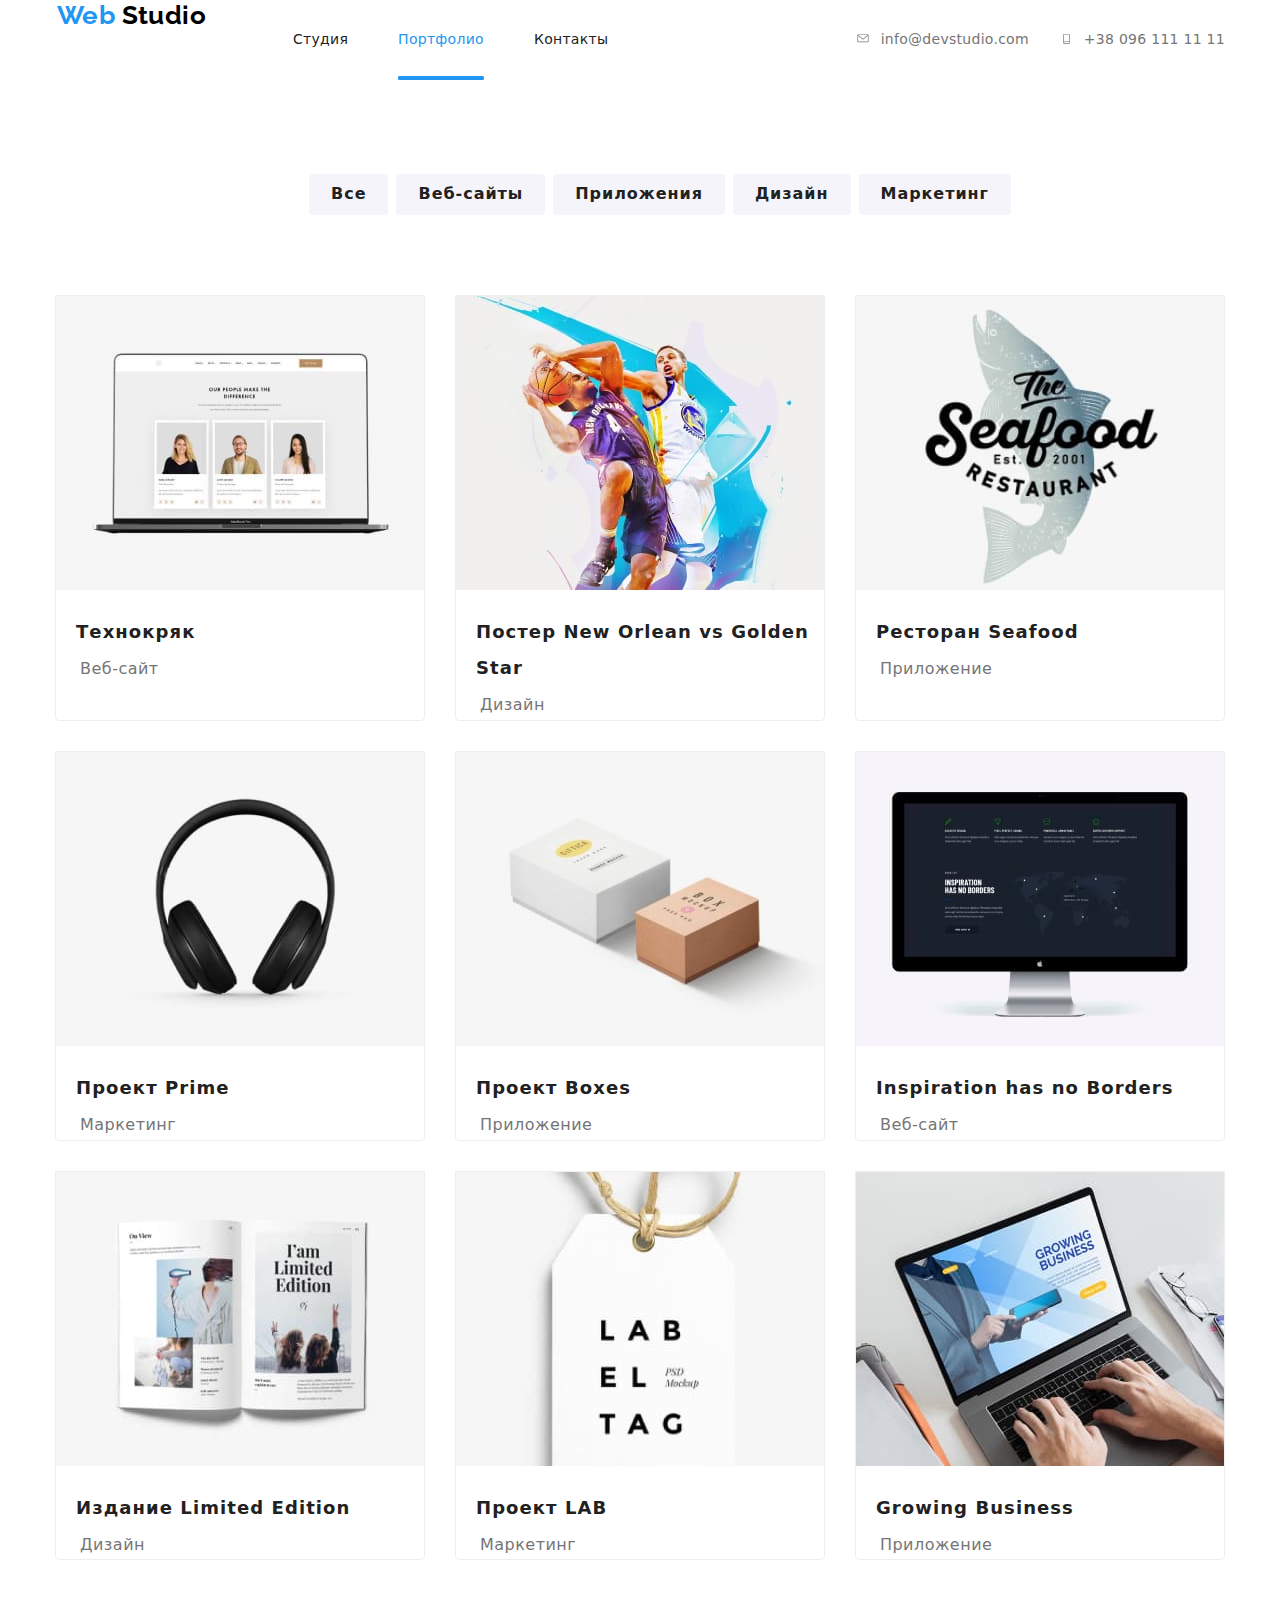
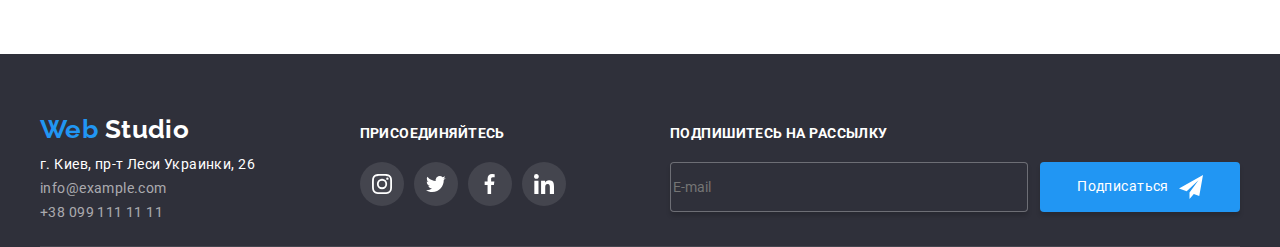
==== portfolio.html @ 33b61580 "add files" ====
<!DOCTYPE html>
<html lang="en">
<head>
    <meta charset="UTF-8">
    <meta name="viewport" content="width=device-width, initial-scale=1.0">
    <title>Document</title>
    <link href="https://fonts.googleapis.com/css2?family=Raleway:wght@700&family=Roboto:wght@400;500;700;900&display=swap" 
    rel="stylesheet">
    <link rel="stylesheet" href="https://cdnjs.cloudflare.com/ajax/libs/modern-normalize/0.6.0/modern-normalize.min.css">
    <link rel="stylesheet" href="./css/portfolio.min.css">


</head>

    <!--Шапка сайта-->

<body> 

    <header>
        <nav class="container main-nav">
        <div class="logo">
            <a href="./index.html" class="web"><span>Web</span></a>
            <a href="./index.html" class="studio"><span>Studio</span></a> 
        </div>
        
        <ul class="site-nav list">
            <li class="items"><a href="./index.html" class="link">Студия</a></li>
            <li class="items"><a href="./portfolio.html" class="link current">Портфолио</a></li>
            <li class="items"><a href="./contacts.html" class="link">Контакты</a></li>
        </ul>

        <address class="site-contact">
             <ul class="site-contact list">
                <li class="point">
                    <a href="mailto:info@devstudio.com" class="link">
                        <svg class="icon-envelope">
                            <use href="./images/symbol-defs1.svg#icon-envelope-hover"></use>
                        </svg>info@devstudio.com
                    </a>
                </li>
                <li class="point">
                    <a href="tell:+380961111111" class="link">
                        <svg class="icon-smartphone">
                            <use href="./images/symbol-defs1.svg#icon-smartphone"></use>
                        </svg>+38 096 111 11 11
                    </a>
                </li>
            </ul>
        </address>
        
        </nav>
    </header>
    
    <!--Вкладки-->


<main>

    <!--Контент-->

<div class="container-port">
    <div>
    <ul class="button-list">
        <li class="item"><button class="button-portfolio" type="button" class="link">Все</button></li>
        <li class="item"><button class="button-portfolio" type="button" class="link">Веб-сайты</button></li>
        <li class="item"><button class="button-portfolio" type="button" class="link">Приложения</button></li>
        <li class="item"><button class="button-portfolio" type="button" class="link">Дизайн</button></li>
        <li class="item"><button class="button-portfolio" type="button" class="link">Маркетинг</button></li>
    </ul>
    </div>

<section>
    <h1 class="visual-hidden">Портфолио</h1>
        <ul class="flex-container list">
            <li class="item">
                <a href="" class="link">
                    <div class="card-overlay">
                    <img src="./images/port1.jpg" alt="Технокряк" width="370">
                    <p class="description">Технокряк это современная площадка распространения коронавируса. Компании используют эту платформу для цифрового шпионажа и атак на защищённые сервера конкурентов.</p>
                    </div>
                </a>
                <h2 class="port-title">Технокряк</h2>
                <p class="port-category">Веб-сайт</p>
                </a>
            </li>

            <li class="item">
                <a href="" class="link">
                    <div class="card-overlay">
                    <img src="./images/port2.jpg" alt="Постер New Orlean vs Golden Star" width="370">
                    <p class="description">Технокряк это современная площадка распространения коронавируса. Компании используют эту платформу для цифрового шпионажа и атак на защищённые сервера конкурентов.</p>
                    </div>
                </a>
                <h2 class="port-title">Постер New Orlean vs Golden Star</h2>
                <p class="port-category">Дизайн</p>
            </li>

            <li class="item">
                <a href="" class="link">
                    <div class="card-overlay">
                    <img src="./images/port3.jpg" alt="Ресторан Seafood" width="370">
                    <p class="description">Технокряк это современная площадка распространения коронавируса. Компании используют эту платформу для цифрового шпионажа и атак на защищённые сервера конкурентов.</p>
                    </div>
                </a>
                <h2 class="port-title">Ресторан Seafood</h2>
                <p class="port-category">Приложение</p>
            </li>

            <li class="item">
                <a href="" class="link">
                    <div class="card-overlay">
                    <img src="./images/port4.jpg" alt="Проект Prime" width="370">
                    <p class="description">Технокряк это современная площадка распространения коронавируса. Компании используют эту платформу для цифрового шпионажа и атак на защищённые сервера конкурентов.</p>
                    </div>
                </a>
                <h2 class="port-title">Проект Prime</h2>
                <p class="port-category">Маркетинг</p>
            </li>

            <li class="item">
                <a href="" class="link">
                    <div class="card-overlay">
                    <img src="./images/port5.jpg" alt="Проект Boxes" width="370">
                    <p class="description">Технокряк это современная площадка распространения коронавируса. Компании используют эту платформу для цифрового шпионажа и атак на защищённые сервера конкурентов.</p>
                    </div>
                </a>
                <h2 class="port-title">Проект Boxes</h2>
                <p class="port-category">Приложение</p>
            </li>

            <li class="item">
                <a href="" class="link">
                    <div class="card-overlay">
                    <img src="./images/img (2) (1).jpg" alt="Inspiration has no Borders" width="370">
                    <p class="description">Технокряк это современная площадка распространения коронавируса. Компании используют эту платформу для цифрового шпионажа и атак на защищённые сервера конкурентов.</p>
                    </div>
                </a>
                <h2 class="port-title">Inspiration has no Borders</h2>
                <p class="port-category">Веб-сайт</p>
            </li>

            <li class="item">
                <a href="" class="link">
                    <div class="card-overlay">
                    <img src="./images/port7.jpg" alt="Издание Limited Edition" width="370">
                    <p class="description">Технокряк это современная площадка распространения коронавируса. Компании используют эту платформу для цифрового шпионажа и атак на защищённые сервера конкурентов.</p>
                    </div>
                </a>
                <h2 class="port-title">Издание Limited Edition</h2>
                <p class="port-category">Дизайн</p>
            </li>

            <li class="item">
                <a href="" class="link">
                    <div class="card-overlay">
                    <img src="./images/port8.jpg" alt="Проект LAB" width="370">
                    <p class="description">Технокряк это современная площадка распространения коронавируса. Компании используют эту платформу для цифрового шпионажа и атак на защищённые сервера конкурентов.</p>
                    </div>
                </a>
                <h2 class="port-title">Проект LAB</h2>
                <p class="port-category">Маркетинг</p>
            </li>

            <li class="item">
                <a href="" class="link">
                    <div class="card-overlay">
                    <img src="./images/img (1).jpg" alt="Growing Business" width="370">
                    <p class="description">Технокряк это современная площадка распространения коронавируса. Компании используют эту платформу для цифрового шпионажа и атак на защищённые сервера конкурентов.</p>
                    </div>
                </a>
                <h2 class="port-title">Growing Business</h2>
                <p class="port-category">Приложение</p>
            </li>
        </ul>
</section>
</div>
</main>

<footer class="footer">
    <div class="content-footer">
        <div class="address-list">
            <div class="logo">
                <a href="./index.html" class="web"><span>Web</span></a>
                <a href="./index.html" class="studiof"><span>Studio</span></a>
            </div>
            
        <address>
            <ul class="location-list list">
                <li class="location">г. Киев, пр-т Леси Украинки, 26</li>
                <li class="location-item">
                    <a href="mailto:info@example.com" class="link">info@example.com</a>
                </li>
                <li class="location-item">
                    <a href="tell:+380991111111" class="link">+38 099 111 11 11</a>
                </li>
            </ul>
        </address>
        </div>
    
        <div class="join-conteiner">
            <b>Присоединяйтесь</b>
            <ul class="social-net-footer list">
                <li class="social-item">
                    <a href="" class="link">
                        <svg class="social-icon">
                            <use href="./images/symbol-defs1.svg#icon-instagram"></use>
                        </svg>
                    </a>
                </li>
                <li class="social-item">
                    <a href="" class="link">
                        <svg class="social-icon">
                            <use href="./images/symbol-defs1.svg#icon-Twit"></use>
                        </svg>
                    </a>
                </li>
                <li class="social-item">
                    <a href="" class="link">
                        <svg class="social-icon">
                            <use href="./images/symbol-defs1.svg#icon-Fb"></use>
                        </svg>
                    </a>
                </li>
                <li class="social-item">
                    <a href="" class="link">
                        <svg class="social-icon">
                            <use href="./images/symbol-defs1.svg#icon-linkd"></use>
                        </svg>
                    </a>
                </li>  
            </ul>
        </div>

        <div class="sign-container">
        <b>Подпишитесь на рассылку</b>
        <div class="email-forma">
        <input class="subscribe-input" type="email" name="mail" placeholder="E-mail">
            <a href="" class="email-send link">Подписаться
                <svg class="icon">
                    <use href="./images/symbol-defs1.svg#icon-icon-send"></use> 
                </svg></a>
        </div>
        </div>
    </div>
</footer>

</body>
</html>
---- css/portfolio.min.css ----
.list{padding:0;margin:0;list-style:none}.visual-hidden{display:none;margin:0;padding:0}.section-title{margin-top:0;margin-bottom:50px;color:#212121;font-weight:700;font-size:36px;line-height:1.16;text-align:center}b{display:-webkit-box;display:-ms-flexbox;display:flex;margin-bottom:20px;font-style:normal;font-weight:900;font-size:14px;font-weight:16px;text-transform:uppercase;letter-spacing:0.03em;color:#fff}.font,.site-nav .link,.site-contact .link{font-weight:500;font-size:14px;line-height:1.14;letter-spacing:0.02em}.social-icon{width:20px;height:20px}/*! modern-normalize v0.7.0 | MIT License | https://github.com/sindresorhus/modern-normalize */*,*::before,*::after{-webkit-box-sizing:border-box;box-sizing:border-box}:root{-moz-tab-size:4;-o-tab-size:4;tab-size:4}html{line-height:1.15;-webkit-text-size-adjust:100%}body{margin:0}body{font-family:system-ui,-apple-system,"Segoe UI",Roboto,Helvetica,Arial,sans-serif,"Apple Color Emoji","Segoe UI Emoji"}hr{height:0}abbr[title]{-webkit-text-decoration:underline dotted;text-decoration:underline dotted}b,strong{font-weight:bolder}code,kbd,samp,pre{font-family:ui-monospace, SFMono-Regular, Consolas, 'Liberation Mono', Menlo, monospace;font-size:1em}small{font-size:80%}sub,sup{font-size:75%;line-height:0;position:relative;vertical-align:baseline}sub{bottom:-0.25em}sup{top:-0.5em}button,input,optgroup,select,textarea{font-family:inherit;font-size:100%;line-height:1.15;margin:0}button,select{text-transform:none}button,[type='button'],[type='reset'],[type='submit']{-webkit-appearance:button}button::-moz-focus-inner,[type='button']::-moz-focus-inner,[type='reset']::-moz-focus-inner,[type='submit']::-moz-focus-inner{border-style:none;padding:0}button:-moz-focusring,[type='button']:-moz-focusring,[type='reset']:-moz-focusring,[type='submit']:-moz-focusring{outline:1px dotted ButtonText}legend{padding:0}progress{vertical-align:baseline}[type='number']::-webkit-inner-spin-button,[type='number']::-webkit-outer-spin-button{height:auto}[type='search']{-webkit-appearance:textfield;outline-offset:-2px}[type='search']::-webkit-search-decoration{-webkit-appearance:none}::-webkit-file-upload-button{-webkit-appearance:button;font:inherit}summary{display:list-item}.main-nav{display:-webkit-box;display:-ms-flexbox;display:flex;text-align:center}.logo{font-family:Raleway,sans-serif;font-size:22px;margin-right:0px;margin-bottom:8px;font-weight:700;font-size:26px;line-height:1.19;padding-bottom:0;width:153px}div{display:block}.web{color:#2196F3;text-decoration:none}.studio{color:#000;text-decoration:none}.studiof{color:#fff;text-decoration:none}.section{padding-top:94px;padding-bottom:94px}.container{margin-left:auto;margin-right:auto;width:1200px;padding-left:15px;padding-right:15px}body{background-color:#FFFFFF;font-size:14px;line-height:1.14;letter-spacing:0.03em}.site-nav{display:-webkit-box;display:-ms-flexbox;display:flex;margin-left:85px;cursor:pointer}.site-nav .items:not(:last-child){margin-right:50px}.site-nav .link{display:block;padding-top:32px;padding-bottom:32px;text-decoration:none;color:#212121}.site-nav .link:hover{color:#2196F3}.site-nav .link.current{color:#2196F3;position:relative}.site-nav .link.current::before,.site-nav .link.current::after{content:'';position:absolute;bottom:0;left:0;height:4px;width:100%;border-radius:4px;background-color:#2196F3;-webkit-transform:translate();transform:translate()}.site-contact{display:-webkit-box;display:-ms-flexbox;display:flex;-webkit-box-align:center;-ms-flex-align:center;align-items:center;font-style:normal;margin-left:auto}.site-contact .point:not(:last-child){margin-right:30px}.site-contact .item+.item{margin-left:30px}.site-contact .link{display:block;color:#757575;text-decoration:none;fill:#757575;-webkit-transition:fill 250ms cubic-bezier(0.4, 0, 0.2, 1),color 250ms cubic-bezier(0.4, 0, 0.2, 1);transition:fill 250ms cubic-bezier(0.4, 0, 0.2, 1),color 250ms cubic-bezier(0.4, 0, 0.2, 1)}.site-contact .link:hover,.site-contact .link:focus{fill:#2196F3;color:#2196F3}.icon-envelope{width:16px;height:11.2px;margin-right:10px}.icon-smartphone{height:10px;width:14.94px;margin-right:10px}.container-port{margin-left:auto;margin-right:auto;width:1200px;padding-left:15px;padding-right:15px;padding-top:94px;padding-bottom:94px}.button-list{display:-webkit-box;display:-ms-flexbox;display:flex;-webkit-box-align:center;-ms-flex-align:center;align-items:center;-webkit-box-pack:center;-ms-flex-pack:center;justify-content:center;margin-top:0;margin-bottom:50px;padding-top:0;padding-bottom:0;font-family:inherit;list-style:none}.button-portfolio{display:inline-block;border-radius:4px;padding-left:22px;padding-right:22px;padding-top:6px;padding-bottom:6px;border:none;outline:none;min-width:73px;text-align:center;-webkit-transition:background-color 250ms cubic-bezier(0.4, 0, 0.2, 1),color 250ms cubic-bezier(0.4, 0, 0.2, 1);transition:background-color 250ms cubic-bezier(0.4, 0, 0.2, 1),color 250ms cubic-bezier(0.4, 0, 0.2, 1);color:#212121;background-color:#f5f4fa;font-family:inherit;font-style:normal;font-weight:bold;font-size:16px;line-height:1.8;letter-spacing:0.06em;text-decoration:none}.button-portfolio:hover,.button-portfolio:focus{color:#fff;background-color:#2196F3}.button-list .item:not(:last-child){margin-right:8px}.section-title .text{font-size:18px;line-height:1.56}.flex-container{display:-webkit-box;display:-ms-flexbox;display:flex;-ms-flex-wrap:wrap;flex-wrap:wrap}.flex-element:nth-child(3n){margin-right:0}.flex-element:nth-last-child(n+1){margin-bottom:0}.flex-container .item:not(:nth-child(3n)){margin-right:30px}.flex-container .item{width:calc((100% - 60px)/3);display:block;margin-top:30px;border:1px solid #eeeeee;border-radius:0px 0px 4px 4px;-webkit-transition:-webkit-box-shadow 250ms cubic-bezier(0.4, 0, 0.2, 1);transition:-webkit-box-shadow 250ms cubic-bezier(0.4, 0, 0.2, 1);transition:box-shadow 250ms cubic-bezier(0.4, 0, 0.2, 1);transition:box-shadow 250ms cubic-bezier(0.4, 0, 0.2, 1), -webkit-box-shadow 250ms cubic-bezier(0.4, 0, 0.2, 1)}.flex-container .link{display:block;-webkit-box-sizing:border-box;box-sizing:border-box;text-decoration:none}.description{position:absolute;top:0;left:0;width:100%;height:100%;background-color:rgba(33,150,243,0.8);font-weight:400;font-size:18px;line-height:1.56;letter-spacing:0.03em;color:#ffffff;margin:0;padding:63px 24px;-webkit-transform:translateY(100%);transform:translateY(100%);opacity:1;-webkit-transition:opacity 250ms cubic-bezier(0.4, 0, 0.2, 1),-webkit-transform 250ms cubic-bezier(0.4, 0, 0.2, 1);transition:opacity 250ms cubic-bezier(0.4, 0, 0.2, 1),-webkit-transform 250ms cubic-bezier(0.4, 0, 0.2, 1);transition:transform 250ms cubic-bezier(0.4, 0, 0.2, 1),opacity 250ms cubic-bezier(0.4, 0, 0.2, 1);transition:transform 250ms cubic-bezier(0.4, 0, 0.2, 1),opacity 250ms cubic-bezier(0.4, 0, 0.2, 1),-webkit-transform 250ms cubic-bezier(0.4, 0, 0.2, 1)}.card-overlay:hover .description{-webkit-transform:translateY(0);transform:translateY(0)}.port-title{font-weight:700;font-size:18px;line-height:2;letter-spacing:0.06em;color:#212121;padding-top:24px;padding-bottom:4px;padding-left:20px;margin-top:0;margin-bottom:0em}p{margin-top:0;margin-bottom:0}.port-category{font-weight:400;font-size:16px;line-height:1.87;letter-spacing:0.03em;padding-left:24px;color:#757575}.card-overlay{position:relative;overflow:hidden}.card-overlay img{display:block}.footer{margin-left:auto;font-family:Roboto,sans-serif;background-color:#2F303A}.content-footer{display:-webkit-box;display:-ms-flexbox;display:flex;-webkit-box-align:baseline;-ms-flex-align:baseline;align-items:baseline;-webkit-box-pack:justify;-ms-flex-pack:justify;justify-content:space-between;margin-left:auto;margin-right:auto;width:1200px;border-bottom:1px solid rgba(255,255,255,0.1);padding-top:60px;padding-bottom:21px}.container-port{margin-left:auto;margin-right:auto;width:1200px;padding-left:15px;padding-right:15px;padding-top:94px;padding-bottom:94px}.address-list{display:block}.location{color:#fff}.location-list .link{color:rgba(255,255,255,0.6);text-decoration:none}.location,.location-list .link{font-size:14px;line-height:1.71}.location-item .link{color:rgba(255,255,255,0.6);text-decoration:none}.location-list{font-style:normal}.social-net-footer{display:-webkit-box;display:-ms-flexbox;display:flex;-webkit-box-pack:justify;-ms-flex-pack:justify;justify-content:space-between}.social-item:not(:nth-last-child(-n+1)){margin-right:10px}.social-item{background-color:rgba(255,255,255,0.1);border-radius:50%;-webkit-transition:background-color 250ms cubic-bezier(0.4, 0, 0.2, 1);transition:background-color 250ms cubic-bezier(0.4, 0, 0.2, 1);color:250ms cubic-bezier(0.4, 0, 0.2, 1)}.social-item .link{fill:#fff;display:-webkit-box;display:-ms-flexbox;display:flex;-webkit-box-pack:center;-ms-flex-pack:center;justify-content:center;-webkit-box-align:center;-ms-flex-align:center;align-items:center;border-radius:50%;height:44px;width:44px}.social-net-footer .link:hover,.social-net-footer .link:focus{color:#2196F3}.social-item:hover,.social-item:focus{background-color:#2196F3}.social-item .link:not(:last-child){margin-right:10px}.sign-container{padding-top:12px}.email-forma{display:-webkit-box;display:-ms-flexbox;display:flex}.subscribe-input:focus-within{border-color:#2196F3}.subscribe-input{width:358px;height:50px;margin-right:12px;border:1px solid rgba(255,255,255,0.3);-webkit-box-shadow:0px 4px 4px rgba(0,0,0,0.15);box-shadow:0px 4px 4px rgba(0,0,0,0.15);border-radius:4px;color:rgba(255,255,255,0.6);background-color:#2F303A;outline:none}.email-send{display:-webkit-box;display:-ms-flexbox;display:flex;-webkit-box-pack:center;-ms-flex-pack:center;justify-content:center;-webkit-box-align:center;-ms-flex-align:center;align-items:center;width:200px;height:50px;padding:20px 30px;background-color:#2196F3;color:#fff;-webkit-box-shadow:0px 4px 4px rgba(0,0,0,0.15);box-shadow:0px 4px 4px rgba(0,0,0,0.15);border-radius:4px;border:none;outline:none;text-decoration:none;position:relative}.email-send .icon{-webkit-box-align:center;-ms-flex-align:center;align-items:center;-webkit-box-pack:center;-ms-flex-pack:center;justify-content:center;width:24px;height:24px;margin-left:10px;fill:#fff;font-weight:bold}
/*# sourceMappingURL=portfolio.min.css.map */
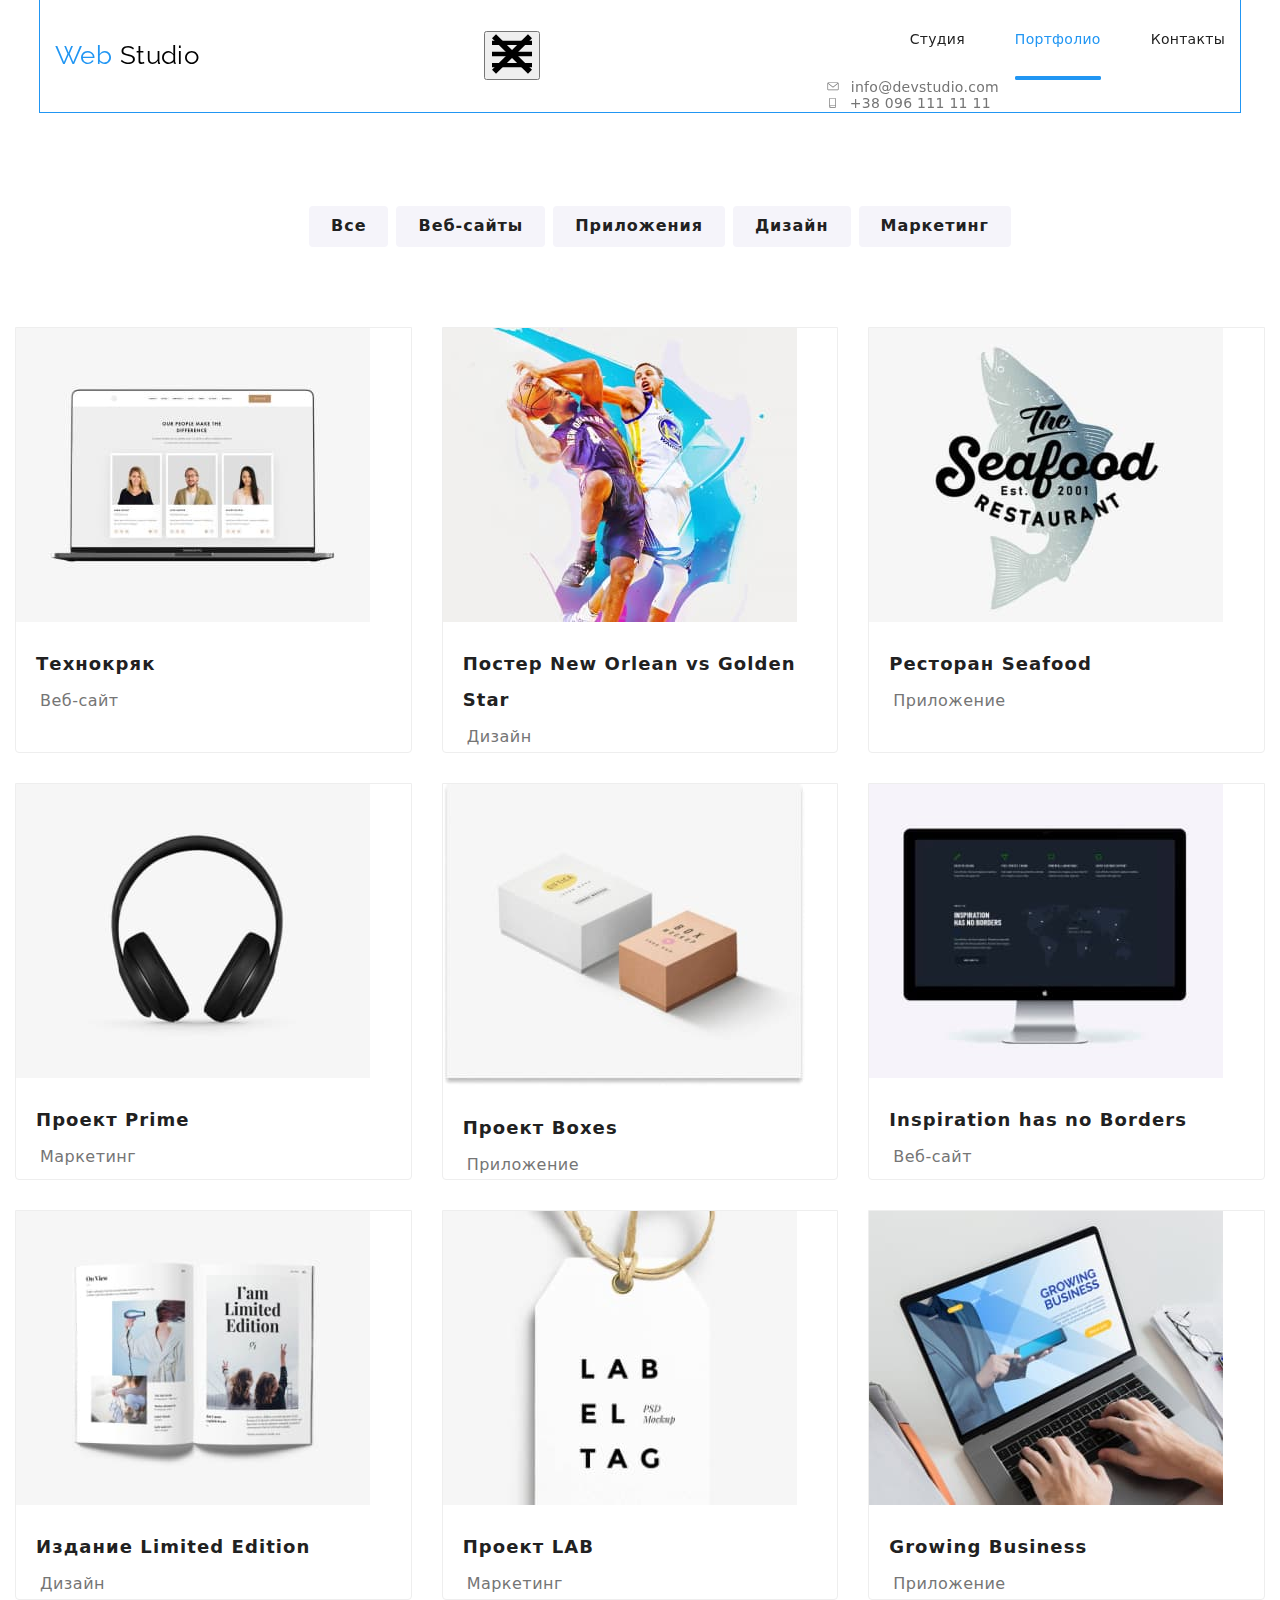
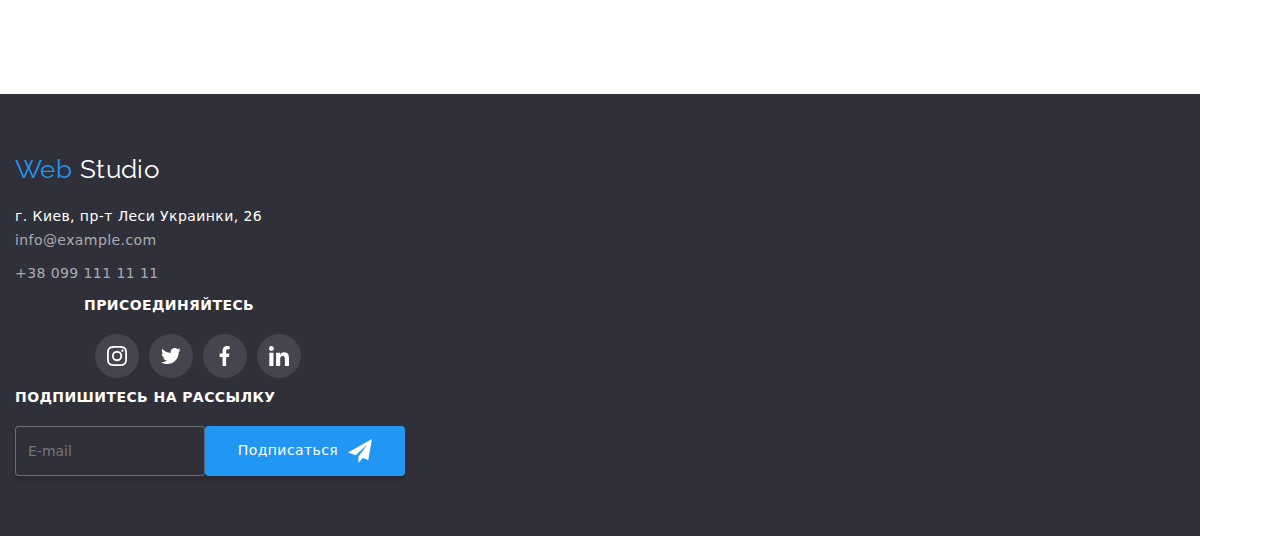
==== commit 36f66907: "update files" ====
--- a/portfolio.html
+++ b/portfolio.html
@@ -16,13 +16,28 @@
 
 <body> 
 
-    <header>
-        <nav class="container main-nav">
+<header>
+<div>
+<nav class="container main-nav">
         <div class="logo">
             <a href="./index.html" class="web"><span>Web</span></a>
             <a href="./index.html" class="studio"><span>Studio</span></a> 
         </div>
+
         
+    <button type="button" 
+        class="menu-button" 
+        aria-expanded="false"
+        aria-controls="menu-container"
+        data-menu-button>
+            <svg width="40px" height="40px" 
+            aria-label="Переключатель мобильного меню">
+                <use class="menu-button icon-cross" href="./images/symbol-icon-defs1.svg#icon-Vector-11"></use>
+                <use class="menu-button icon-menu" href="./images/symbol-icon-defs1.svg#icon-menu_24px"></use>
+            </svg>
+    </button>
+        
+    <div class="menu-container" id="menu-container" data-menu>
         <ul class="site-nav list">
             <li class="items"><a href="./index.html" class="link">Студия</a></li>
             <li class="items"><a href="./portfolio.html" class="link current">Портфолио</a></li>
@@ -30,7 +45,7 @@
         </ul>
 
         <address class="site-contact">
-             <ul class="site-contact list">
+             <ul class="site-contact-nav list">
                 <li class="point">
                     <a href="mailto:info@devstudio.com" class="link">
                         <svg class="icon-envelope">
@@ -48,18 +63,17 @@
             </ul>
         </address>
         
-        </nav>
-    </header>
+</nav>
+</div>
+</header>
     
     <!--Вкладки-->
 
 
-<main>
+<main class="container-port">
 
     <!--Контент-->
 
-<div class="container-port">
-    <div>
     <ul class="button-list">
         <li class="item"><button class="button-portfolio" type="button" class="link">Все</button></li>
         <li class="item"><button class="button-portfolio" type="button" class="link">Веб-сайты</button></li>
@@ -67,7 +81,6 @@
         <li class="item"><button class="button-portfolio" type="button" class="link">Дизайн</button></li>
         <li class="item"><button class="button-portfolio" type="button" class="link">Маркетинг</button></li>
     </ul>
-    </div>
 
 <section>
     <h1 class="visual-hidden">Портфолио</h1>
@@ -75,7 +88,18 @@
             <li class="item">
                 <a href="" class="link">
                     <div class="card-overlay">
-                    <img src="./images/port1.jpg" alt="Технокряк" width="370">
+                        <picture>
+                            <source srcset="./images/port1-mobile.jpg 450px 1px, 
+                                ./images/port1-mobile.jpg 900px 2x" media="(max-width: 767px)" type="image/jpg"/>
+                            
+                            <source srcset="./images/port1-tablet.jpg 354px 1x, 
+                            ./images/port1-tablet.jpg 708px 2x" media="(max-width: 1199px)" type="image/jpg"/>
+                                
+                            <source srcset="./images/port1-tablet.jpg 354px 1x, 
+                            ./images/port1-tablet.jpg 708px 2x" media="(min-width: 1200px)" type="image/jpg"/>
+            
+                            <img src="./images/port1-tablet.jpg" alt="Технокряк">
+                        </picture>
                     <p class="description">Технокряк это современная площадка распространения коронавируса. Компании используют эту платформу для цифрового шпионажа и атак на защищённые сервера конкурентов.</p>
                     </div>
                 </a>
@@ -87,7 +111,18 @@
             <li class="item">
                 <a href="" class="link">
                     <div class="card-overlay">
-                    <img src="./images/port2.jpg" alt="Постер New Orlean vs Golden Star" width="370">
+                        <picture>
+                            <source srcset="./images/port2-mobile.jpg 450px 1px, 
+                                ./images/port2-mobile.jpg 900px 2x" media="(max-width: 767px)" type="image/jpg"/>
+                            
+                            <source srcset="./images/port2-tablet.jpg 354px 1x, 
+                            ./images/port2-tablet.jpg 708px 2x" media="(max-width: 1199px)" type="image/jpg"/>
+                                
+                            <source srcset="./images/port2-tablet.jpg 354px 1x, 
+                            ./images/port2-tablet.jpg 708px 2x" media="(min-width: 1200px)" type="image/jpg"/>
+            
+                            <img src="./images/port2-tablet.jpg" alt="Технокряк">
+                        </picture>
                     <p class="description">Технокряк это современная площадка распространения коронавируса. Компании используют эту платформу для цифрового шпионажа и атак на защищённые сервера конкурентов.</p>
                     </div>
                 </a>
@@ -98,7 +133,18 @@
             <li class="item">
                 <a href="" class="link">
                     <div class="card-overlay">
-                    <img src="./images/port3.jpg" alt="Ресторан Seafood" width="370">
+                        <picture>
+                            <source srcset="./images/port3-mobile.jpg 450px 1px, 
+                                ./images/port3-mobile.jpg 900px 2x" media="(max-width: 767px)" type="image/jpg"/>
+                            
+                            <source srcset="./images/port3-tablet.jpg 354px 1x, 
+                            ./images/port3-tablet.jpg 708px 2x" media="(max-width: 1199px)" type="image/jpg"/>
+                                
+                            <source srcset="./images/port3-tablet.jpg 354px 1x, 
+                            ./images/port3-tablet.jpg 708px 2x" media="(min-width: 1200px)" type="image/jpg"/>
+            
+                            <img src="./images/port3-tablet.jpg" alt="Технокряк">
+                        </picture>
                     <p class="description">Технокряк это современная площадка распространения коронавируса. Компании используют эту платформу для цифрового шпионажа и атак на защищённые сервера конкурентов.</p>
                     </div>
                 </a>
@@ -109,7 +155,18 @@
             <li class="item">
                 <a href="" class="link">
                     <div class="card-overlay">
-                    <img src="./images/port4.jpg" alt="Проект Prime" width="370">
+                        <picture>
+                            <source srcset="./images/port4-mobile.jpg 450px 1px, 
+                                ./images/port4-mobile.jpg 900px 2x" media="(max-width: 767px)" type="image/jpg"/>
+                            
+                            <source srcset="./images/port4-tablet.jpg 354px 1x, 
+                            ./images/port4-tablet.jpg 708px 2x" media="(max-width: 1199px)" type="image/jpg"/>
+                                
+                            <source srcset="./images/port4-tablet.jpg 354px 1x, 
+                            ./images/port4-tablet.jpg 708px 2x" media="(min-width: 1200px)" type="image/jpg"/>
+            
+                            <img src="./images/port4-tablet.jpg" alt="Технокряк">
+                        </picture>
                     <p class="description">Технокряк это современная площадка распространения коронавируса. Компании используют эту платформу для цифрового шпионажа и атак на защищённые сервера конкурентов.</p>
                     </div>
                 </a>
@@ -120,7 +177,18 @@
             <li class="item">
                 <a href="" class="link">
                     <div class="card-overlay">
-                    <img src="./images/port5.jpg" alt="Проект Boxes" width="370">
+                        <picture>
+                            <source srcset="./images/port5-mobile.jpg 450px 1px, 
+                                ./images/port5-mobile.jpg 900px 2x" media="(max-width: 767px)" type="image/jpg"/>
+                            
+                            <source srcset="./images/port5-tablet.jpg 354px 1x, 
+                            ./images/port5-tablet.jpg 708px 2x" media="(max-width: 1199px)" type="image/jpg"/>
+                                
+                            <source srcset="./images/port5-tablet.jpg 354px 1x, 
+                            ./images/port5-tablet.jpg 708px 2x" media="(min-width: 1200px)" type="image/jpg"/>
+            
+                            <img src="./images/port5-tablet.jpg" alt="Технокряк">
+                        </picture>
                     <p class="description">Технокряк это современная площадка распространения коронавируса. Компании используют эту платформу для цифрового шпионажа и атак на защищённые сервера конкурентов.</p>
                     </div>
                 </a>
@@ -131,7 +199,18 @@
             <li class="item">
                 <a href="" class="link">
                     <div class="card-overlay">
-                    <img src="./images/img (2) (1).jpg" alt="Inspiration has no Borders" width="370">
+                        <picture>
+                            <source srcset="./images/port6-mobile.jpg 450px 1px, 
+                                ./images/port6-mobile.jpg 900px 2x" media="(max-width: 767px)" type="image/jpg"/>
+                            
+                            <source srcset="./images/port6-tablet.jpg 354px 1x, 
+                            ./images/port6-tablet.jpg 708px 2x" media="(max-width: 1199px)" type="image/jpg"/>
+                                
+                            <source srcset="./images/port6-tablet.jpg 354px 1x, 
+                            ./images/port6-tablet.jpg 708px 2x" media="(min-width: 1200px)" type="image/jpg"/>
+            
+                            <img src="./images/port6-tablet.jpg" alt="Технокряк">
+                        </picture>
                     <p class="description">Технокряк это современная площадка распространения коронавируса. Компании используют эту платформу для цифрового шпионажа и атак на защищённые сервера конкурентов.</p>
                     </div>
                 </a>
@@ -142,7 +221,18 @@
             <li class="item">
                 <a href="" class="link">
                     <div class="card-overlay">
-                    <img src="./images/port7.jpg" alt="Издание Limited Edition" width="370">
+                        <picture>
+                            <source srcset="./images/port7-mobile.jpg 450px 1px, 
+                                ./images/port7-mobile.jpg 900px 2x" media="(max-width: 767px)" type="image/jpg"/>
+                            
+                            <source srcset="./images/port7-tablet.jpg 354px 1x, 
+                            ./images/port7-tablet.jpg 708px 2x" media="(max-width: 1199px)" type="image/jpg"/>
+                                
+                            <source srcset="./images/port7-tablet.jpg 354px 1x, 
+                            ./images/port1-tablet.jpg 708px 2x" media="(min-width: 1200px)" type="image/jpg"/>
+            
+                            <img src="./images/port7-tablet.jpg" alt="Технокряк">
+                        </picture>
                     <p class="description">Технокряк это современная площадка распространения коронавируса. Компании используют эту платформу для цифрового шпионажа и атак на защищённые сервера конкурентов.</p>
                     </div>
                 </a>
@@ -153,7 +243,18 @@
             <li class="item">
                 <a href="" class="link">
                     <div class="card-overlay">
-                    <img src="./images/port8.jpg" alt="Проект LAB" width="370">
+                        <picture>
+                            <source srcset="./images/port8-mobile.jpg 450px 1px, 
+                                ./images/port8-mobile.jpg 900px 2x" media="(max-width: 767px)" type="image/jpg"/>
+                            
+                            <source srcset="./images/port8-tablet.jpg 354px 1x, 
+                            ./images/port8-tablet.jpg 708px 2x" media="(max-width: 1199px)" type="image/jpg"/>
+                                
+                            <source srcset="./images/port8-tablet.jpg 354px 1x, 
+                            ./images/port8-tablet.jpg 708px 2x" media="(min-width: 1200px)" type="image/jpg"/>
+            
+                            <img src="./images/port8-tablet.jpg" alt="Технокряк">
+                        </picture>
                     <p class="description">Технокряк это современная площадка распространения коронавируса. Компании используют эту платформу для цифрового шпионажа и атак на защищённые сервера конкурентов.</p>
                     </div>
                 </a>
@@ -164,7 +265,18 @@
             <li class="item">
                 <a href="" class="link">
                     <div class="card-overlay">
-                    <img src="./images/img (1).jpg" alt="Growing Business" width="370">
+                        <picture>
+                            <source srcset="./images/port9-mobile.jpg 450px 1px, 
+                                ./images/port9-mobile.jpg 900px 2x" media="(max-width: 767px)" type="image/jpg"/>
+                            
+                            <source srcset="./images/port9-tablet.jpg 354px 1x, 
+                            ./images/port9-tablet.jpg 708px 2x" media="(max-width: 1199px)" type="image/jpg"/>
+                                
+                            <source srcset="./images/port9-tablet.jpg 354px 1x, 
+                            ./images/port9-tablet.jpg 708px 2x" media="(min-width: 1200px)" type="image/jpg"/>
+            
+                            <img src="./images/port9-tablet.jpg" alt="Технокряк">
+                        </picture>
                     <p class="description">Технокряк это современная площадка распространения коронавируса. Компании используют эту платформу для цифрового шпионажа и атак на защищённые сервера конкурентов.</p>
                     </div>
                 </a>
@@ -173,7 +285,6 @@
             </li>
         </ul>
 </section>
-</div>
 </main>
 
 <footer class="footer">
@@ -184,7 +295,7 @@
                 <a href="./index.html" class="studiof"><span>Studio</span></a>
             </div>
             
-        <address>
+        <address class="footer-address">
             <ul class="location-list list">
                 <li class="location">г. Киев, пр-т Леси Украинки, 26</li>
                 <li class="location-item">
@@ -197,7 +308,7 @@
         </address>
         </div>
     
-        <div class="join-conteiner">
+        <div class="join-container">
             <b>Присоединяйтесь</b>
             <ul class="social-net-footer list">
                 <li class="social-item">
@@ -244,5 +355,7 @@
     </div>
 </footer>
 
+<script src="./js/menu.js"></script>
+
 </body>
 </html>--- a/css/portfolio.min.css
+++ b/css/portfolio.min.css
@@ -1,7 +1,7 @@
-.list{padding:0;margin:0;list-style:none}.visual-hidden{display:none;margin:0;padding:0}.section-title{margin-top:0;margin-bottom:50px;color:#212121;font-weight:700;font-size:36px;line-height:1.16;text-align:center}b{display:-webkit-box;display:-ms-flexbox;display:flex;margin-bottom:20px;font-style:normal;font-weight:900;font-size:14px;font-weight:16px;text-transform:uppercase;letter-spacing:0.03em;color:#fff}.font,.site-nav .link,.site-contact .link{font-weight:500;font-size:14px;line-height:1.14;letter-spacing:0.02em}.social-icon{width:20px;height:20px}/*! modern-normalize v0.7.0 | MIT License | https://github.com/sindresorhus/modern-normalize */*,*::before,*::after{-webkit-box-sizing:border-box;box-sizing:border-box}:root{-moz-tab-size:4;-o-tab-size:4;tab-size:4}html{line-height:1.15;-webkit-text-size-adjust:100%}body{margin:0}body{font-family:system-ui,-apple-system,"Segoe UI",Roboto,Helvetica,Arial,sans-serif,"Apple Color Emoji","Segoe UI Emoji"}hr{height:0}abbr[title]{-webkit-text-decoration:underline dotted;text-decoration:underline dotted}b,strong{font-weight:bolder}code,kbd,samp,pre{font-family:ui-monospace,+.list{padding:0;margin:0;list-style:none}.hidden{position:absolute;width:1px;height:1px;margin:-1px;border:0;padding:0;clip:rect(0 0 0 0);overflow:hidden;pointer-events:none;display:none}.visual-hidden{display:none;margin:0;padding:0}.section-title{margin-top:0;margin-bottom:30px;font-size:28px;line-height:1.16;text-align:center}b{display:block;margin-bottom:20px;font-style:normal;font-weight:400;font-size:14px;font-weight:16px;text-transform:uppercase;letter-spacing:0.03em;color:#fff}.font,.site-nav .link,.site-contact .link{font-weight:500;font-size:14px;line-height:1.14;letter-spacing:0.02em}.social-icon{width:20px;height:20px}@media screen and (max-width: 1200px){.section-no-padding{display:none}}p{margin-top:0;margin-bottom:0}/*! modern-normalize v0.7.0 | MIT License | https://github.com/sindresorhus/modern-normalize */*,*::before,*::after{-webkit-box-sizing:border-box;box-sizing:border-box}:root{-moz-tab-size:4;-o-tab-size:4;tab-size:4}html{line-height:1.15;-webkit-text-size-adjust:100%}body{margin:0}body{font-family:system-ui,-apple-system,"Segoe UI",Roboto,Helvetica,Arial,sans-serif,"Apple Color Emoji","Segoe UI Emoji"}hr{height:0}abbr[title]{-webkit-text-decoration:underline dotted;text-decoration:underline dotted}b,strong{font-weight:bolder}code,kbd,samp,pre{font-family:ui-monospace,  SFMono-Regular,  Consolas,  'Liberation Mono',  Menlo,- monospace;font-size:1em}small{font-size:80%}sub,sup{font-size:75%;line-height:0;position:relative;vertical-align:baseline}sub{bottom:-0.25em}sup{top:-0.5em}button,input,optgroup,select,textarea{font-family:inherit;font-size:100%;line-height:1.15;margin:0}button,select{text-transform:none}button,[type='button'],[type='reset'],[type='submit']{-webkit-appearance:button}button::-moz-focus-inner,[type='button']::-moz-focus-inner,[type='reset']::-moz-focus-inner,[type='submit']::-moz-focus-inner{border-style:none;padding:0}button:-moz-focusring,[type='button']:-moz-focusring,[type='reset']:-moz-focusring,[type='submit']:-moz-focusring{outline:1px dotted ButtonText}legend{padding:0}progress{vertical-align:baseline}[type='number']::-webkit-inner-spin-button,[type='number']::-webkit-outer-spin-button{height:auto}[type='search']{-webkit-appearance:textfield;outline-offset:-2px}[type='search']::-webkit-search-decoration{-webkit-appearance:none}::-webkit-file-upload-button{-webkit-appearance:button;font:inherit}summary{display:list-item}.main-nav{display:-webkit-box;display:-ms-flexbox;display:flex;text-align:center}.logo{font-family:Raleway,sans-serif;font-size:22px;margin-right:0px;margin-bottom:8px;font-weight:700;font-size:26px;line-height:1.19;padding-bottom:0;width:153px}div{display:block}.web{color:#2196F3;text-decoration:none}.studio{color:#000;text-decoration:none}.studiof{color:#fff;text-decoration:none}.section{padding-top:94px;padding-bottom:94px}.container{margin-left:auto;margin-right:auto;width:1200px;padding-left:15px;padding-right:15px}body{background-color:#FFFFFF;font-size:14px;line-height:1.14;letter-spacing:0.03em}.site-nav{display:-webkit-box;display:-ms-flexbox;display:flex;margin-left:85px;cursor:pointer}.site-nav .items:not(:last-child){margin-right:50px}.site-nav .link{display:block;padding-top:32px;padding-bottom:32px;text-decoration:none;color:#212121}.site-nav .link:hover{color:#2196F3}.site-nav .link.current{color:#2196F3;position:relative}.site-nav .link.current::before,.site-nav .link.current::after{content:'';position:absolute;bottom:0;left:0;height:4px;width:100%;border-radius:4px;background-color:#2196F3;-webkit-transform:translate();transform:translate()}.site-contact{display:-webkit-box;display:-ms-flexbox;display:flex;-webkit-box-align:center;-ms-flex-align:center;align-items:center;font-style:normal;margin-left:auto}.site-contact .point:not(:last-child){margin-right:30px}.site-contact .item+.item{margin-left:30px}.site-contact .link{display:block;color:#757575;text-decoration:none;fill:#757575;-webkit-transition:fill 250ms cubic-bezier(0.4, 0, 0.2, 1),color 250ms cubic-bezier(0.4, 0, 0.2, 1);transition:fill 250ms cubic-bezier(0.4, 0, 0.2, 1),color 250ms cubic-bezier(0.4, 0, 0.2, 1)}.site-contact .link:hover,.site-contact .link:focus{fill:#2196F3;color:#2196F3}.icon-envelope{width:16px;height:11.2px;margin-right:10px}.icon-smartphone{height:10px;width:14.94px;margin-right:10px}.container-port{margin-left:auto;margin-right:auto;width:1200px;padding-left:15px;padding-right:15px;padding-top:94px;padding-bottom:94px}.button-list{display:-webkit-box;display:-ms-flexbox;display:flex;-webkit-box-align:center;-ms-flex-align:center;align-items:center;-webkit-box-pack:center;-ms-flex-pack:center;justify-content:center;margin-top:0;margin-bottom:50px;padding-top:0;padding-bottom:0;font-family:inherit;list-style:none}.button-portfolio{display:inline-block;border-radius:4px;padding-left:22px;padding-right:22px;padding-top:6px;padding-bottom:6px;border:none;outline:none;min-width:73px;text-align:center;-webkit-transition:background-color 250ms cubic-bezier(0.4, 0, 0.2, 1),color 250ms cubic-bezier(0.4, 0, 0.2, 1);transition:background-color 250ms cubic-bezier(0.4, 0, 0.2, 1),color 250ms cubic-bezier(0.4, 0, 0.2, 1);color:#212121;background-color:#f5f4fa;font-family:inherit;font-style:normal;font-weight:bold;font-size:16px;line-height:1.8;letter-spacing:0.06em;text-decoration:none}.button-portfolio:hover,.button-portfolio:focus{color:#fff;background-color:#2196F3}.button-list .item:not(:last-child){margin-right:8px}.section-title .text{font-size:18px;line-height:1.56}.flex-container{display:-webkit-box;display:-ms-flexbox;display:flex;-ms-flex-wrap:wrap;flex-wrap:wrap}.flex-element:nth-child(3n){margin-right:0}.flex-element:nth-last-child(n+1){margin-bottom:0}.flex-container .item:not(:nth-child(3n)){margin-right:30px}.flex-container .item{width:calc((100% - 60px)/3);display:block;margin-top:30px;border:1px solid #eeeeee;border-radius:0px 0px 4px 4px;-webkit-transition:-webkit-box-shadow 250ms cubic-bezier(0.4, 0, 0.2, 1);transition:-webkit-box-shadow 250ms cubic-bezier(0.4, 0, 0.2, 1);transition:box-shadow 250ms cubic-bezier(0.4, 0, 0.2, 1);transition:box-shadow 250ms cubic-bezier(0.4, 0, 0.2, 1), -webkit-box-shadow 250ms cubic-bezier(0.4, 0, 0.2, 1)}.flex-container .link{display:block;-webkit-box-sizing:border-box;box-sizing:border-box;text-decoration:none}.description{position:absolute;top:0;left:0;width:100%;height:100%;background-color:rgba(33,150,243,0.8);font-weight:400;font-size:18px;line-height:1.56;letter-spacing:0.03em;color:#ffffff;margin:0;padding:63px 24px;-webkit-transform:translateY(100%);transform:translateY(100%);opacity:1;-webkit-transition:opacity 250ms cubic-bezier(0.4, 0, 0.2, 1),-webkit-transform 250ms cubic-bezier(0.4, 0, 0.2, 1);transition:opacity 250ms cubic-bezier(0.4, 0, 0.2, 1),-webkit-transform 250ms cubic-bezier(0.4, 0, 0.2, 1);transition:transform 250ms cubic-bezier(0.4, 0, 0.2, 1),opacity 250ms cubic-bezier(0.4, 0, 0.2, 1);transition:transform 250ms cubic-bezier(0.4, 0, 0.2, 1),opacity 250ms cubic-bezier(0.4, 0, 0.2, 1),-webkit-transform 250ms cubic-bezier(0.4, 0, 0.2, 1)}.card-overlay:hover .description{-webkit-transform:translateY(0);transform:translateY(0)}.port-title{font-weight:700;font-size:18px;line-height:2;letter-spacing:0.06em;color:#212121;padding-top:24px;padding-bottom:4px;padding-left:20px;margin-top:0;margin-bottom:0em}p{margin-top:0;margin-bottom:0}.port-category{font-weight:400;font-size:16px;line-height:1.87;letter-spacing:0.03em;padding-left:24px;color:#757575}.card-overlay{position:relative;overflow:hidden}.card-overlay img{display:block}.footer{margin-left:auto;font-family:Roboto,sans-serif;background-color:#2F303A}.content-footer{display:-webkit-box;display:-ms-flexbox;display:flex;-webkit-box-align:baseline;-ms-flex-align:baseline;align-items:baseline;-webkit-box-pack:justify;-ms-flex-pack:justify;justify-content:space-between;margin-left:auto;margin-right:auto;width:1200px;border-bottom:1px solid rgba(255,255,255,0.1);padding-top:60px;padding-bottom:21px}.container-port{margin-left:auto;margin-right:auto;width:1200px;padding-left:15px;padding-right:15px;padding-top:94px;padding-bottom:94px}.address-list{display:block}.location{color:#fff}.location-list .link{color:rgba(255,255,255,0.6);text-decoration:none}.location,.location-list .link{font-size:14px;line-height:1.71}.location-item .link{color:rgba(255,255,255,0.6);text-decoration:none}.location-list{font-style:normal}.social-net-footer{display:-webkit-box;display:-ms-flexbox;display:flex;-webkit-box-pack:justify;-ms-flex-pack:justify;justify-content:space-between}.social-item:not(:nth-last-child(-n+1)){margin-right:10px}.social-item{background-color:rgba(255,255,255,0.1);border-radius:50%;-webkit-transition:background-color 250ms cubic-bezier(0.4, 0, 0.2, 1);transition:background-color 250ms cubic-bezier(0.4, 0, 0.2, 1);color:250ms cubic-bezier(0.4, 0, 0.2, 1)}.social-item .link{fill:#fff;display:-webkit-box;display:-ms-flexbox;display:flex;-webkit-box-pack:center;-ms-flex-pack:center;justify-content:center;-webkit-box-align:center;-ms-flex-align:center;align-items:center;border-radius:50%;height:44px;width:44px}.social-net-footer .link:hover,.social-net-footer .link:focus{color:#2196F3}.social-item:hover,.social-item:focus{background-color:#2196F3}.social-item .link:not(:last-child){margin-right:10px}.sign-container{padding-top:12px}.email-forma{display:-webkit-box;display:-ms-flexbox;display:flex}.subscribe-input:focus-within{border-color:#2196F3}.subscribe-input{width:358px;height:50px;margin-right:12px;border:1px solid rgba(255,255,255,0.3);-webkit-box-shadow:0px 4px 4px rgba(0,0,0,0.15);box-shadow:0px 4px 4px rgba(0,0,0,0.15);border-radius:4px;color:rgba(255,255,255,0.6);background-color:#2F303A;outline:none}.email-send{display:-webkit-box;display:-ms-flexbox;display:flex;-webkit-box-pack:center;-ms-flex-pack:center;justify-content:center;-webkit-box-align:center;-ms-flex-align:center;align-items:center;width:200px;height:50px;padding:20px 30px;background-color:#2196F3;color:#fff;-webkit-box-shadow:0px 4px 4px rgba(0,0,0,0.15);box-shadow:0px 4px 4px rgba(0,0,0,0.15);border-radius:4px;border:none;outline:none;text-decoration:none;position:relative}.email-send .icon{-webkit-box-align:center;-ms-flex-align:center;align-items:center;-webkit-box-pack:center;-ms-flex-pack:center;justify-content:center;width:24px;height:24px;margin-left:10px;fill:#fff;font-weight:bold}
+ monospace;font-size:1em}small{font-size:80%}sub,sup{font-size:75%;line-height:0;position:relative;vertical-align:baseline}sub{bottom:-0.25em}sup{top:-0.5em}button,input,optgroup,select,textarea{font-family:inherit;font-size:100%;line-height:1.15;margin:0}button,select{text-transform:none}button,[type='button'],[type='reset'],[type='submit']{-webkit-appearance:button}button::-moz-focus-inner,[type='button']::-moz-focus-inner,[type='reset']::-moz-focus-inner,[type='submit']::-moz-focus-inner{border-style:none;padding:0}button:-moz-focusring,[type='button']:-moz-focusring,[type='reset']:-moz-focusring,[type='submit']:-moz-focusring{outline:1px dotted ButtonText}legend{padding:0}progress{vertical-align:baseline}[type='number']::-webkit-inner-spin-button,[type='number']::-webkit-outer-spin-button{height:auto}[type='search']{-webkit-appearance:textfield;outline-offset:-2px}[type='search']::-webkit-search-decoration{-webkit-appearance:none}::-webkit-file-upload-button{-webkit-appearance:button;font:inherit}summary{display:list-item}header{position:relative;position:-webkit-sticky;position:sticky;top:0;z-index:10}.main-nav{display:-webkit-box;display:-ms-flexbox;display:flex;-webkit-box-align:center;-ms-flex-align:center;align-items:center;-webkit-box-pack:justify;-ms-flex-pack:justify;justify-content:space-between;min-height:80px}.logo{font-size:26px;line-height:1.19;text-decoration:none;font-family:Raleway,sans-serif;-webkit-transform:scale(1);transform:scale(1);-webkit-transition:-webkit-transform 250ms cubic-bezier(0.4, 0, 0.2, 1);transition:-webkit-transform 250ms cubic-bezier(0.4, 0, 0.2, 1);transition:transform 250ms cubic-bezier(0.4, 0, 0.2, 1);transition:transform 250ms cubic-bezier(0.4, 0, 0.2, 1), -webkit-transform 250ms cubic-bezier(0.4, 0, 0.2, 1)}div{display:block}.web{color:#2196f3;text-decoration:none}.studio{color:#000;text-decoration:none}.studiof{color:#fff;text-decoration:none}.section{padding-top:60px;padding-bottom:60px}@media screen and (min-width: 1199px){.section{padding-top:94px;padding-bottom:94px}}.container{margin-left:auto;margin-right:auto;padding-left:15px;padding-right:15px;outline:1px solid #2196f3}@media screen and (min-width: 480px){.container{width:480px}}@media screen and (min-width: 768px){.container{width:768px}}@media screen and (min-width: 1200px){.container{width:1200px}}body{background-color:#ffffff;font-size:14px;line-height:1.14;letter-spacing:0.03em}body.modal-open{overflow:hidden}img{display:block;max-width:100%;height:auto}.site-nav{display:-webkit-box;display:-ms-flexbox;display:flex;margin-left:85px;cursor:pointer}.site-nav .items:not(:last-child){margin-right:50px}.site-nav .link{display:block;padding-top:32px;padding-bottom:32px;text-decoration:none;color:#212121}.site-nav .link:hover{color:#2196f3}.site-nav .link.current{color:#2196f3;position:relative}.site-nav .link.current::before,.site-nav .link.current::after{content:'';position:absolute;bottom:0;left:0;height:4px;width:100%;border-radius:4px;background-color:#2196f3;-webkit-transform:translate();transform:translate()}.site-contact{display:-webkit-box;display:-ms-flexbox;display:flex;-webkit-box-align:center;-ms-flex-align:center;align-items:center;font-style:normal;margin-left:auto}.site-contact .point:not(:last-child){margin-right:30px}.site-contact .item+.item{margin-left:30px}.site-contact .link{display:block;color:#757575;text-decoration:none;fill:#757575;-webkit-transition:fill 250ms cubic-bezier(0.4, 0, 0.2, 1),color 250ms cubic-bezier(0.4, 0, 0.2, 1);transition:fill 250ms cubic-bezier(0.4, 0, 0.2, 1),color 250ms cubic-bezier(0.4, 0, 0.2, 1)}.site-contact .link:hover,.site-contact .link:focus{fill:#2196f3;color:#2196f3}.icon-envelope{width:16px;height:11.2px;margin-right:10px}.icon-smartphone{height:10px;width:14.94px;margin-right:10px}.container-port{margin-left:auto;margin-right:auto;width:1200px;padding-left:15px;padding-right:15px;padding-top:94px;padding-bottom:94px}.button-list{display:-webkit-box;display:-ms-flexbox;display:flex;-webkit-box-align:center;-ms-flex-align:center;align-items:center;-webkit-box-pack:center;-ms-flex-pack:center;justify-content:center;margin-top:0;margin-bottom:50px;padding-top:0;padding-bottom:0;font-family:inherit;list-style:none}.button-portfolio{display:inline-block;border-radius:4px;padding-left:22px;padding-right:22px;padding-top:6px;padding-bottom:6px;border:none;outline:none;min-width:73px;text-align:center;-webkit-transition:background-color 250ms cubic-bezier(0.4, 0, 0.2, 1),color 250ms cubic-bezier(0.4, 0, 0.2, 1);transition:background-color 250ms cubic-bezier(0.4, 0, 0.2, 1),color 250ms cubic-bezier(0.4, 0, 0.2, 1);color:#212121;background-color:#f5f4fa;font-family:inherit;font-style:normal;font-weight:bold;font-size:16px;line-height:1.8;letter-spacing:0.06em;text-decoration:none}.button-portfolio:hover,.button-portfolio:focus{color:#fff;background-color:#2196f3}.button-list .item:not(:last-child){margin-right:8px}.section-title .text{font-size:18px;line-height:1.56}.flex-container{display:-webkit-box;display:-ms-flexbox;display:flex;-ms-flex-wrap:wrap;flex-wrap:wrap}.flex-element:nth-child(3n){margin-right:0}.flex-element:nth-last-child(n+1){margin-bottom:0}.flex-container .item:not(:nth-child(3n)){margin-right:30px}.flex-container .item{width:calc((100% - 60px) / 3);display:block;margin-top:30px;border:1px solid #eeeeee;border-radius:0px 0px 4px 4px;-webkit-transition:-webkit-box-shadow 250ms cubic-bezier(0.4, 0, 0.2, 1);transition:-webkit-box-shadow 250ms cubic-bezier(0.4, 0, 0.2, 1);transition:box-shadow 250ms cubic-bezier(0.4, 0, 0.2, 1);transition:box-shadow 250ms cubic-bezier(0.4, 0, 0.2, 1), -webkit-box-shadow 250ms cubic-bezier(0.4, 0, 0.2, 1)}.flex-container .link{display:block;-webkit-box-sizing:border-box;box-sizing:border-box;text-decoration:none}.description{position:absolute;top:0;left:0;width:100%;height:100%;background-color:rgba(33,150,243,0.8);font-weight:400;font-size:18px;line-height:1.56;letter-spacing:0.03em;color:#ffffff;margin:0;padding:63px 24px;-webkit-transform:translateY(100%);transform:translateY(100%);opacity:1;-webkit-transition:opacity 250ms cubic-bezier(0.4, 0, 0.2, 1),-webkit-transform 250ms cubic-bezier(0.4, 0, 0.2, 1);transition:opacity 250ms cubic-bezier(0.4, 0, 0.2, 1),-webkit-transform 250ms cubic-bezier(0.4, 0, 0.2, 1);transition:transform 250ms cubic-bezier(0.4, 0, 0.2, 1),opacity 250ms cubic-bezier(0.4, 0, 0.2, 1);transition:transform 250ms cubic-bezier(0.4, 0, 0.2, 1),opacity 250ms cubic-bezier(0.4, 0, 0.2, 1),-webkit-transform 250ms cubic-bezier(0.4, 0, 0.2, 1)}.card-overlay:hover .description{-webkit-transform:translateY(0);transform:translateY(0)}.port-title{font-weight:700;font-size:18px;line-height:2;letter-spacing:0.06em;color:#212121;padding-top:24px;padding-bottom:4px;padding-left:20px;margin-top:0;margin-bottom:0em}p{margin-top:0;margin-bottom:0}.port-category{font-weight:400;font-size:16px;line-height:1.87;letter-spacing:0.03em;padding-left:24px;color:#757575}.card-overlay{position:relative;overflow:hidden}.card-overlay img{display:block}.footer{background-color:#2F303A;color:#fff;font-size:14px;line-height:1.14;padding:60px 15px;text-align:center}@media screen and (min-width: 480px){.footer{width:480px}}@media screen and (min-width: 768px){.footer{width:768px;display:-webkit-box;display:-ms-flexbox;display:flex;-ms-flex-wrap:wrap;flex-wrap:wrap}}@media screen and (min-width: 1200px){.footer{width:1200px;display:-webkit-box;display:-ms-flexbox;display:flex;-webkit-box-pack:justify;-ms-flex-pack:justify;justify-content:space-between;text-align:start}}.footer-address{font-style:normal;margin-top:20px}@media screen and (min-width: 768px) and (max-width: 1199px){.footer-address{display:block}}.container-port{margin-left:auto;margin-right:auto;width:100%;padding-left:15px;padding-right:15px;padding-top:94px;padding-bottom:94px}.address-list{display:block}.location{color:#fff;font-weight:300;line-height:1.71}.location-item:not(:last-child){padding-bottom:9px}.location-list .link{color:rgba(255,255,255,0.6);text-decoration:none}.location-item .link{color:rgba(255,255,255,0.6);font-weight:400;line-height:1.71;text-decoration:none;-webkit-transition:color 250ms cubic-bezier(0.4, 0, 0.2, 1);transition:color 250ms cubic-bezier(0.4, 0, 0.2, 1)}.location-list{font-style:normal}.join-container{margin:60px 0;text-transform:uppercase}@media screen and (min-width: 768px) and (max-width: 1199px){.join-container{-ms-flex-preferred-size:50%;flex-basis:50%;margin-top:5px;margin-bottom:0;padding-left:80px;padding-right:73px}}@media screen and (min-width: 1200px){.join-container{display:-webkit-box;display:-ms-flexbox;display:flex;-webkit-box-orient:vertical;-webkit-box-direction:normal;-ms-flex-direction:column;flex-direction:column;margin:12px 94px 0px 69px}}.social-net-footer{display:-webkit-box;display:-ms-flexbox;display:flex;-webkit-box-pack:center;-ms-flex-pack:center;justify-content:center}.social-item:not(:nth-last-child(-n+1)){margin-right:10px}.social-item{background-color:rgba(255,255,255,0.1);border-radius:50%;-webkit-transition:background-color 250ms cubic-bezier(0.4, 0, 0.2, 1);transition:background-color 250ms cubic-bezier(0.4, 0, 0.2, 1)}.social-item .link{fill:#fff;display:-webkit-box;display:-ms-flexbox;display:flex;-webkit-box-pack:center;-ms-flex-pack:center;justify-content:center;-webkit-box-align:center;-ms-flex-align:center;align-items:center;border-radius:50%;height:44px;width:44px;-webkit-transform:rotateZ(0deg);transform:rotateZ(0deg);-webkit-transition:-webkit-transform 250ms cubic-bezier(0.4, 0, 0.2, 1);transition:-webkit-transform 250ms cubic-bezier(0.4, 0, 0.2, 1);transition:transform 250ms cubic-bezier(0.4, 0, 0.2, 1);transition:transform 250ms cubic-bezier(0.4, 0, 0.2, 1), -webkit-transform 250ms cubic-bezier(0.4, 0, 0.2, 1)}.social-net-footer .link:hover,.social-net-footer .link:focus{color:#2196f3}.social-item:hover,.social-item:focus{background-color:#2196f3}.social-item .link:not(:last-child){margin-right:10px}.sign-container{padding-top:12px}@media screen and (min-width: 768px) and (max-width: 1199px){.sign-container{-ms-flex-preferred-size:100%;flex-basis:100%;margin-top:60px;margin-bottom:0}}.email-forma{display:-webkit-box;display:-ms-flexbox;display:flex;-webkit-box-pack:center;-ms-flex-pack:center;justify-content:center;-webkit-box-align:center;-ms-flex-align:center;align-items:center}@media screen and (max-width: 1199px){.email-forma{-webkit-box-orient:vertical;-webkit-box-direction:normal;-ms-flex-direction:column;flex-direction:column}}.subscribe-input:focus-within{border-color:#2196f3}.subscribe-input{height:50px;border:1px solid rgba(255,255,255,0.3);-webkit-box-shadow:0px 4px 4px rgba(0,0,0,0.15);box-shadow:0px 4px 4px rgba(0,0,0,0.15);border-radius:4px;padding-left:12px;color:rgba(255,255,255,0.6);background-color:#2F303A}@media screen and (max-width: 767px){.subscribe-input{width:100%;margin-bottom:20px}}@media screen and (min-width: 768px) and (max-width: 1199px){.subscribe-input{width:450px;margin-bottom:20px}}@media screen and (max-width: 1200px){.subscribe-input{width:358px;margin-right:12px}}.email-send{display:-webkit-box;display:-ms-flexbox;display:flex;-webkit-box-pack:center;-ms-flex-pack:center;justify-content:center;-webkit-box-align:center;-ms-flex-align:center;align-items:center;padding:10px 29px;min-width:200px;height:50px;background-color:#2196f3;color:#fff;-webkit-box-shadow:0px 4px 4px rgba(0,0,0,0.15);box-shadow:0px 4px 4px rgba(0,0,0,0.15);border-radius:4px;border:none;outline:none;text-decoration:none;position:relative}.email-send .icon{-webkit-box-align:center;-ms-flex-align:center;align-items:center;-webkit-box-pack:center;-ms-flex-pack:center;justify-content:center;width:24px;height:24px;margin-left:10px;fill:#fff;font-weight:bold}
 /*# sourceMappingURL=portfolio.min.css.map */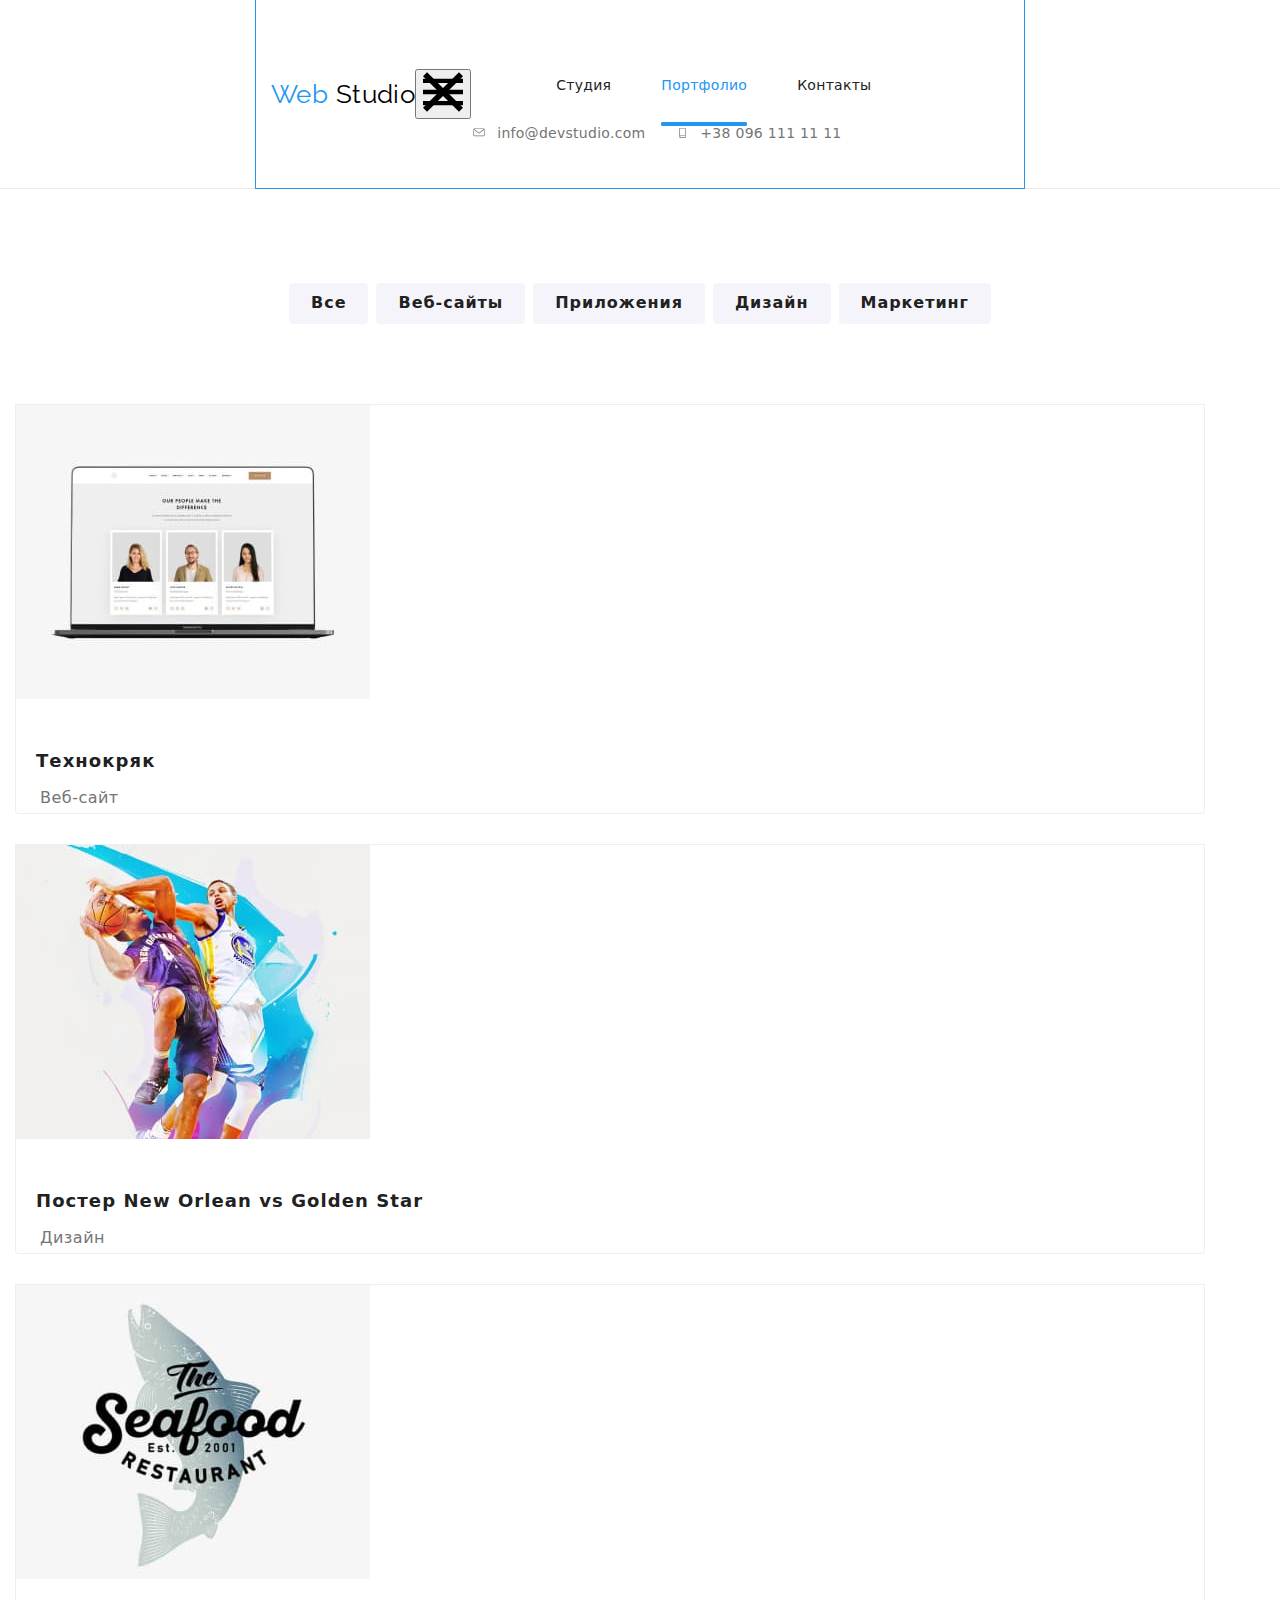
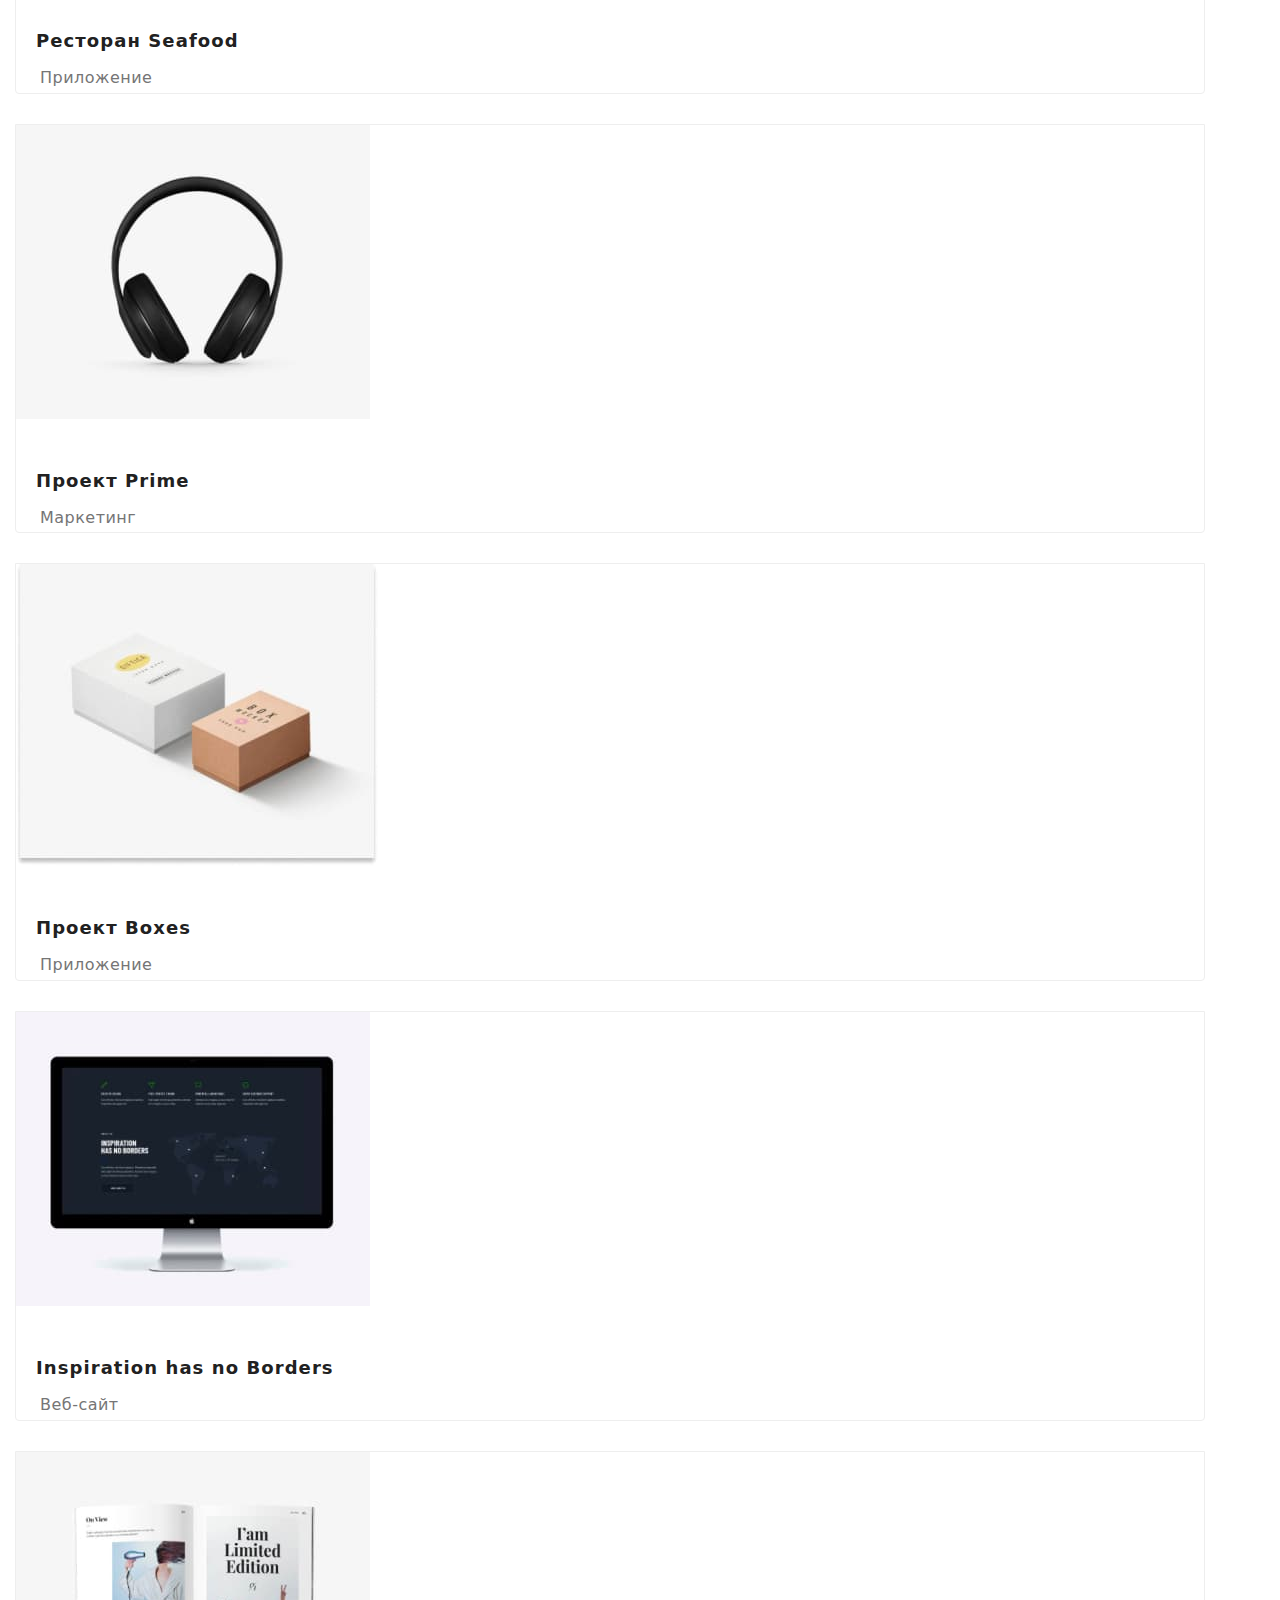
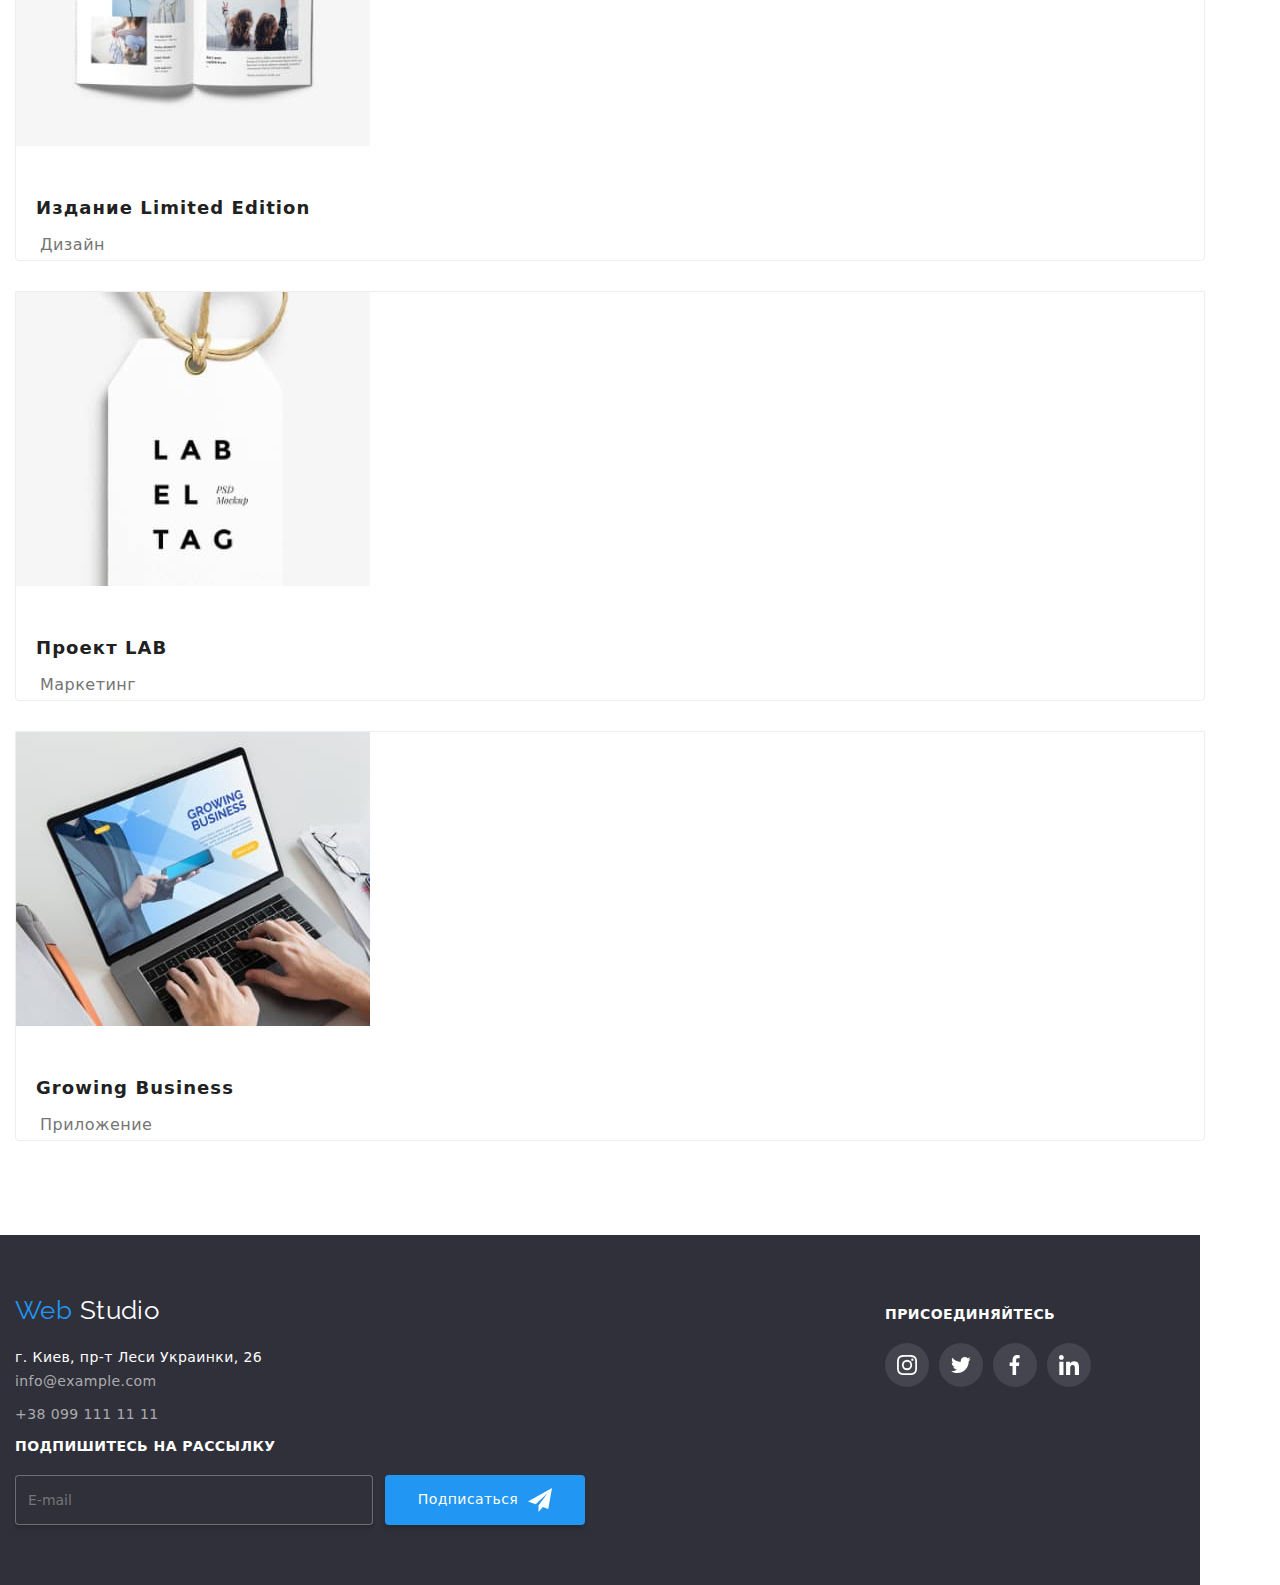
==== commit a7003d35: "add files" ====
--- a/portfolio.html
+++ b/portfolio.html
@@ -45,7 +45,7 @@
         </ul>
 
         <address class="site-contact">
-             <ul class="site-contact-nav list">
+            <ul class="site-contact-nav list">
                 <li class="point">
                     <a href="mailto:info@devstudio.com" class="link">
                         <svg class="icon-envelope">
@@ -355,7 +355,7 @@
     </div>
 </footer>
 
-<script src="./js/menu.js"></script>
+<script src="js/menu.js"></script>
 
 </body>
 </html>--- a/css/portfolio.min.css
+++ b/css/portfolio.min.css
@@ -3,5 +3,5 @@
  Consolas,  'Liberation Mono',  Menlo,- monospace;font-size:1em}small{font-size:80%}sub,sup{font-size:75%;line-height:0;position:relative;vertical-align:baseline}sub{bottom:-0.25em}sup{top:-0.5em}button,input,optgroup,select,textarea{font-family:inherit;font-size:100%;line-height:1.15;margin:0}button,select{text-transform:none}button,[type='button'],[type='reset'],[type='submit']{-webkit-appearance:button}button::-moz-focus-inner,[type='button']::-moz-focus-inner,[type='reset']::-moz-focus-inner,[type='submit']::-moz-focus-inner{border-style:none;padding:0}button:-moz-focusring,[type='button']:-moz-focusring,[type='reset']:-moz-focusring,[type='submit']:-moz-focusring{outline:1px dotted ButtonText}legend{padding:0}progress{vertical-align:baseline}[type='number']::-webkit-inner-spin-button,[type='number']::-webkit-outer-spin-button{height:auto}[type='search']{-webkit-appearance:textfield;outline-offset:-2px}[type='search']::-webkit-search-decoration{-webkit-appearance:none}::-webkit-file-upload-button{-webkit-appearance:button;font:inherit}summary{display:list-item}header{position:relative;position:-webkit-sticky;position:sticky;top:0;z-index:10}.main-nav{display:-webkit-box;display:-ms-flexbox;display:flex;-webkit-box-align:center;-ms-flex-align:center;align-items:center;-webkit-box-pack:justify;-ms-flex-pack:justify;justify-content:space-between;min-height:80px}.logo{font-size:26px;line-height:1.19;text-decoration:none;font-family:Raleway,sans-serif;-webkit-transform:scale(1);transform:scale(1);-webkit-transition:-webkit-transform 250ms cubic-bezier(0.4, 0, 0.2, 1);transition:-webkit-transform 250ms cubic-bezier(0.4, 0, 0.2, 1);transition:transform 250ms cubic-bezier(0.4, 0, 0.2, 1);transition:transform 250ms cubic-bezier(0.4, 0, 0.2, 1), -webkit-transform 250ms cubic-bezier(0.4, 0, 0.2, 1)}div{display:block}.web{color:#2196f3;text-decoration:none}.studio{color:#000;text-decoration:none}.studiof{color:#fff;text-decoration:none}.section{padding-top:60px;padding-bottom:60px}@media screen and (min-width: 1199px){.section{padding-top:94px;padding-bottom:94px}}.container{margin-left:auto;margin-right:auto;padding-left:15px;padding-right:15px;outline:1px solid #2196f3}@media screen and (min-width: 480px){.container{width:480px}}@media screen and (min-width: 768px){.container{width:768px}}@media screen and (min-width: 1200px){.container{width:1200px}}body{background-color:#ffffff;font-size:14px;line-height:1.14;letter-spacing:0.03em}body.modal-open{overflow:hidden}img{display:block;max-width:100%;height:auto}.site-nav{display:-webkit-box;display:-ms-flexbox;display:flex;margin-left:85px;cursor:pointer}.site-nav .items:not(:last-child){margin-right:50px}.site-nav .link{display:block;padding-top:32px;padding-bottom:32px;text-decoration:none;color:#212121}.site-nav .link:hover{color:#2196f3}.site-nav .link.current{color:#2196f3;position:relative}.site-nav .link.current::before,.site-nav .link.current::after{content:'';position:absolute;bottom:0;left:0;height:4px;width:100%;border-radius:4px;background-color:#2196f3;-webkit-transform:translate();transform:translate()}.site-contact{display:-webkit-box;display:-ms-flexbox;display:flex;-webkit-box-align:center;-ms-flex-align:center;align-items:center;font-style:normal;margin-left:auto}.site-contact .point:not(:last-child){margin-right:30px}.site-contact .item+.item{margin-left:30px}.site-contact .link{display:block;color:#757575;text-decoration:none;fill:#757575;-webkit-transition:fill 250ms cubic-bezier(0.4, 0, 0.2, 1),color 250ms cubic-bezier(0.4, 0, 0.2, 1);transition:fill 250ms cubic-bezier(0.4, 0, 0.2, 1),color 250ms cubic-bezier(0.4, 0, 0.2, 1)}.site-contact .link:hover,.site-contact .link:focus{fill:#2196f3;color:#2196f3}.icon-envelope{width:16px;height:11.2px;margin-right:10px}.icon-smartphone{height:10px;width:14.94px;margin-right:10px}.container-port{margin-left:auto;margin-right:auto;width:1200px;padding-left:15px;padding-right:15px;padding-top:94px;padding-bottom:94px}.button-list{display:-webkit-box;display:-ms-flexbox;display:flex;-webkit-box-align:center;-ms-flex-align:center;align-items:center;-webkit-box-pack:center;-ms-flex-pack:center;justify-content:center;margin-top:0;margin-bottom:50px;padding-top:0;padding-bottom:0;font-family:inherit;list-style:none}.button-portfolio{display:inline-block;border-radius:4px;padding-left:22px;padding-right:22px;padding-top:6px;padding-bottom:6px;border:none;outline:none;min-width:73px;text-align:center;-webkit-transition:background-color 250ms cubic-bezier(0.4, 0, 0.2, 1),color 250ms cubic-bezier(0.4, 0, 0.2, 1);transition:background-color 250ms cubic-bezier(0.4, 0, 0.2, 1),color 250ms cubic-bezier(0.4, 0, 0.2, 1);color:#212121;background-color:#f5f4fa;font-family:inherit;font-style:normal;font-weight:bold;font-size:16px;line-height:1.8;letter-spacing:0.06em;text-decoration:none}.button-portfolio:hover,.button-portfolio:focus{color:#fff;background-color:#2196f3}.button-list .item:not(:last-child){margin-right:8px}.section-title .text{font-size:18px;line-height:1.56}.flex-container{display:-webkit-box;display:-ms-flexbox;display:flex;-ms-flex-wrap:wrap;flex-wrap:wrap}.flex-element:nth-child(3n){margin-right:0}.flex-element:nth-last-child(n+1){margin-bottom:0}.flex-container .item:not(:nth-child(3n)){margin-right:30px}.flex-container .item{width:calc((100% - 60px) / 3);display:block;margin-top:30px;border:1px solid #eeeeee;border-radius:0px 0px 4px 4px;-webkit-transition:-webkit-box-shadow 250ms cubic-bezier(0.4, 0, 0.2, 1);transition:-webkit-box-shadow 250ms cubic-bezier(0.4, 0, 0.2, 1);transition:box-shadow 250ms cubic-bezier(0.4, 0, 0.2, 1);transition:box-shadow 250ms cubic-bezier(0.4, 0, 0.2, 1), -webkit-box-shadow 250ms cubic-bezier(0.4, 0, 0.2, 1)}.flex-container .link{display:block;-webkit-box-sizing:border-box;box-sizing:border-box;text-decoration:none}.description{position:absolute;top:0;left:0;width:100%;height:100%;background-color:rgba(33,150,243,0.8);font-weight:400;font-size:18px;line-height:1.56;letter-spacing:0.03em;color:#ffffff;margin:0;padding:63px 24px;-webkit-transform:translateY(100%);transform:translateY(100%);opacity:1;-webkit-transition:opacity 250ms cubic-bezier(0.4, 0, 0.2, 1),-webkit-transform 250ms cubic-bezier(0.4, 0, 0.2, 1);transition:opacity 250ms cubic-bezier(0.4, 0, 0.2, 1),-webkit-transform 250ms cubic-bezier(0.4, 0, 0.2, 1);transition:transform 250ms cubic-bezier(0.4, 0, 0.2, 1),opacity 250ms cubic-bezier(0.4, 0, 0.2, 1);transition:transform 250ms cubic-bezier(0.4, 0, 0.2, 1),opacity 250ms cubic-bezier(0.4, 0, 0.2, 1),-webkit-transform 250ms cubic-bezier(0.4, 0, 0.2, 1)}.card-overlay:hover .description{-webkit-transform:translateY(0);transform:translateY(0)}.port-title{font-weight:700;font-size:18px;line-height:2;letter-spacing:0.06em;color:#212121;padding-top:24px;padding-bottom:4px;padding-left:20px;margin-top:0;margin-bottom:0em}p{margin-top:0;margin-bottom:0}.port-category{font-weight:400;font-size:16px;line-height:1.87;letter-spacing:0.03em;padding-left:24px;color:#757575}.card-overlay{position:relative;overflow:hidden}.card-overlay img{display:block}.footer{background-color:#2F303A;color:#fff;font-size:14px;line-height:1.14;padding:60px 15px;text-align:center}@media screen and (min-width: 480px){.footer{width:480px}}@media screen and (min-width: 768px){.footer{width:768px;display:-webkit-box;display:-ms-flexbox;display:flex;-ms-flex-wrap:wrap;flex-wrap:wrap}}@media screen and (min-width: 1200px){.footer{width:1200px;display:-webkit-box;display:-ms-flexbox;display:flex;-webkit-box-pack:justify;-ms-flex-pack:justify;justify-content:space-between;text-align:start}}.footer-address{font-style:normal;margin-top:20px}@media screen and (min-width: 768px) and (max-width: 1199px){.footer-address{display:block}}.container-port{margin-left:auto;margin-right:auto;width:100%;padding-left:15px;padding-right:15px;padding-top:94px;padding-bottom:94px}.address-list{display:block}.location{color:#fff;font-weight:300;line-height:1.71}.location-item:not(:last-child){padding-bottom:9px}.location-list .link{color:rgba(255,255,255,0.6);text-decoration:none}.location-item .link{color:rgba(255,255,255,0.6);font-weight:400;line-height:1.71;text-decoration:none;-webkit-transition:color 250ms cubic-bezier(0.4, 0, 0.2, 1);transition:color 250ms cubic-bezier(0.4, 0, 0.2, 1)}.location-list{font-style:normal}.join-container{margin:60px 0;text-transform:uppercase}@media screen and (min-width: 768px) and (max-width: 1199px){.join-container{-ms-flex-preferred-size:50%;flex-basis:50%;margin-top:5px;margin-bottom:0;padding-left:80px;padding-right:73px}}@media screen and (min-width: 1200px){.join-container{display:-webkit-box;display:-ms-flexbox;display:flex;-webkit-box-orient:vertical;-webkit-box-direction:normal;-ms-flex-direction:column;flex-direction:column;margin:12px 94px 0px 69px}}.social-net-footer{display:-webkit-box;display:-ms-flexbox;display:flex;-webkit-box-pack:center;-ms-flex-pack:center;justify-content:center}.social-item:not(:nth-last-child(-n+1)){margin-right:10px}.social-item{background-color:rgba(255,255,255,0.1);border-radius:50%;-webkit-transition:background-color 250ms cubic-bezier(0.4, 0, 0.2, 1);transition:background-color 250ms cubic-bezier(0.4, 0, 0.2, 1)}.social-item .link{fill:#fff;display:-webkit-box;display:-ms-flexbox;display:flex;-webkit-box-pack:center;-ms-flex-pack:center;justify-content:center;-webkit-box-align:center;-ms-flex-align:center;align-items:center;border-radius:50%;height:44px;width:44px;-webkit-transform:rotateZ(0deg);transform:rotateZ(0deg);-webkit-transition:-webkit-transform 250ms cubic-bezier(0.4, 0, 0.2, 1);transition:-webkit-transform 250ms cubic-bezier(0.4, 0, 0.2, 1);transition:transform 250ms cubic-bezier(0.4, 0, 0.2, 1);transition:transform 250ms cubic-bezier(0.4, 0, 0.2, 1), -webkit-transform 250ms cubic-bezier(0.4, 0, 0.2, 1)}.social-net-footer .link:hover,.social-net-footer .link:focus{color:#2196f3}.social-item:hover,.social-item:focus{background-color:#2196f3}.social-item .link:not(:last-child){margin-right:10px}.sign-container{padding-top:12px}@media screen and (min-width: 768px) and (max-width: 1199px){.sign-container{-ms-flex-preferred-size:100%;flex-basis:100%;margin-top:60px;margin-bottom:0}}.email-forma{display:-webkit-box;display:-ms-flexbox;display:flex;-webkit-box-pack:center;-ms-flex-pack:center;justify-content:center;-webkit-box-align:center;-ms-flex-align:center;align-items:center}@media screen and (max-width: 1199px){.email-forma{-webkit-box-orient:vertical;-webkit-box-direction:normal;-ms-flex-direction:column;flex-direction:column}}.subscribe-input:focus-within{border-color:#2196f3}.subscribe-input{height:50px;border:1px solid rgba(255,255,255,0.3);-webkit-box-shadow:0px 4px 4px rgba(0,0,0,0.15);box-shadow:0px 4px 4px rgba(0,0,0,0.15);border-radius:4px;padding-left:12px;color:rgba(255,255,255,0.6);background-color:#2F303A}@media screen and (max-width: 767px){.subscribe-input{width:100%;margin-bottom:20px}}@media screen and (min-width: 768px) and (max-width: 1199px){.subscribe-input{width:450px;margin-bottom:20px}}@media screen and (max-width: 1200px){.subscribe-input{width:358px;margin-right:12px}}.email-send{display:-webkit-box;display:-ms-flexbox;display:flex;-webkit-box-pack:center;-ms-flex-pack:center;justify-content:center;-webkit-box-align:center;-ms-flex-align:center;align-items:center;padding:10px 29px;min-width:200px;height:50px;background-color:#2196f3;color:#fff;-webkit-box-shadow:0px 4px 4px rgba(0,0,0,0.15);box-shadow:0px 4px 4px rgba(0,0,0,0.15);border-radius:4px;border:none;outline:none;text-decoration:none;position:relative}.email-send .icon{-webkit-box-align:center;-ms-flex-align:center;align-items:center;-webkit-box-pack:center;-ms-flex-pack:center;justify-content:center;width:24px;height:24px;margin-left:10px;fill:#fff;font-weight:bold}
+ monospace;font-size:1em}small{font-size:80%}sub,sup{font-size:75%;line-height:0;position:relative;vertical-align:baseline}sub{bottom:-0.25em}sup{top:-0.5em}button,input,optgroup,select,textarea{font-family:inherit;font-size:100%;line-height:1.15;margin:0}button,select{text-transform:none}button,[type='button'],[type='reset'],[type='submit']{-webkit-appearance:button}button::-moz-focus-inner,[type='button']::-moz-focus-inner,[type='reset']::-moz-focus-inner,[type='submit']::-moz-focus-inner{border-style:none;padding:0}button:-moz-focusring,[type='button']:-moz-focusring,[type='reset']:-moz-focusring,[type='submit']:-moz-focusring{outline:1px dotted ButtonText}legend{padding:0}progress{vertical-align:baseline}[type='number']::-webkit-inner-spin-button,[type='number']::-webkit-outer-spin-button{height:auto}[type='search']{-webkit-appearance:textfield;outline-offset:-2px}[type='search']::-webkit-search-decoration{-webkit-appearance:none}::-webkit-file-upload-button{-webkit-appearance:button;font:inherit}summary{display:list-item}header{position:relative;width:100%;top:0;border-bottom:1px solid #ececec;background-color:#fff}@media screen and (max-width: 767px){header{position:relative;display:-webkit-box;display:-ms-flexbox;display:flex;-webkit-box-align:center;-ms-flex-align:center;align-items:center;-webkit-box-pack:justify;-ms-flex-pack:justify;justify-content:space-between;min-height:80px}}.main-nav{padding:0 15px;display:-webkit-box;display:-ms-flexbox;display:flex;-webkit-box-align:center;-ms-flex-align:center;align-items:center;min-height:60px;max-height:80px}@media screen and (max-width: 767px){.main-nav{-webkit-box-pack:justify;-ms-flex-pack:justify;justify-content:space-between}}.logo{font-size:26px;line-height:1.19;text-decoration:none;font-family:Raleway,sans-serif;-webkit-transform:scale(1);transform:scale(1);-webkit-transition:-webkit-transform 250ms cubic-bezier(0.4, 0, 0.2, 1);transition:-webkit-transform 250ms cubic-bezier(0.4, 0, 0.2, 1);transition:transform 250ms cubic-bezier(0.4, 0, 0.2, 1);transition:transform 250ms cubic-bezier(0.4, 0, 0.2, 1), -webkit-transform 250ms cubic-bezier(0.4, 0, 0.2, 1)}div{display:block}.web{color:#2196f3;text-decoration:none}.studio{color:#000;text-decoration:none}.studiof{color:#fff;text-decoration:none}.container{margin-left:auto;margin-right:auto;padding-left:15px;padding-right:15px;padding-top:60px;padding-bottom:60px;outline:1px solid #2196f3}@media screen and (min-width: 480px){.container{max-width:480px}}@media screen and (min-width: 768px){.container{max-width:768px}}@media screen and (min-width: 1200px){.container{width:1200px}}@media screen and (min-width: 1199px){.container{padding-top:94px;padding-bottom:94px}}body{background-color:#ffffff;font-size:14px;line-height:1.14;letter-spacing:0.03em}body.modal-open{overflow:hidden}img{display:block;max-width:100%;height:auto}.site-nav{display:-webkit-box;display:-ms-flexbox;display:flex;margin-left:85px;cursor:pointer}.site-nav .items:not(:last-child){margin-right:50px}.site-nav .link{display:block;padding-top:32px;padding-bottom:32px;text-decoration:none;color:#212121}.site-nav .link:hover{color:#2196f3}.site-nav .link.current{color:#2196f3;position:relative}.site-nav .link.current::before,.site-nav .link.current::after{content:'';position:absolute;bottom:0;left:0;height:4px;width:100%;border-radius:4px;background-color:#2196f3;-webkit-transform:translate();transform:translate()}@media screen and (max-width: 768px){.site-contact{display:block}}@media screen and (min-width: 1200px){.site-contact{display:-webkit-box;display:-ms-flexbox;display:flex;-webkit-box-align:center;-ms-flex-align:center;align-items:center;font-style:normal;margin-left:auto}}@media screen and (min-width: 768px){.site-contact-nav{display:block}}@media screen and (min-width: 1200px){.site-contact-nav{display:-webkit-box;display:-ms-flexbox;display:flex;-webkit-box-align:center;-ms-flex-align:center;align-items:center}}@media screen and (min-width: 768px){.site-contact .point{display:block}}@media screen and (min-width: 1200px){.site-contact .point{display:-webkit-box;display:-ms-flexbox;display:flex;-webkit-box-align:center;-ms-flex-align:center;align-items:center}}@media screen and (min-width: 1200px){.site-contact-nav .point:not(:last-child){margin-right:30px}}@media screen and (max-width: 1199px) and (min-width: 768px){.site-contact-nav .point:not(:last-child){margin-bottom:10px}}@media screen and (min-width: 1200px){.site-contact .item+.item{margin-left:30px}}.site-contact .link{display:block;color:#757575;text-decoration:none;fill:#757575;-webkit-transition:fill 250ms cubic-bezier(0.4, 0, 0.2, 1),color 250ms cubic-bezier(0.4, 0, 0.2, 1);transition:fill 250ms cubic-bezier(0.4, 0, 0.2, 1),color 250ms cubic-bezier(0.4, 0, 0.2, 1)}.site-contact .link:hover,.site-contact .link:focus{fill:#2196f3;color:#2196f3}.icon-envelope{width:16px;height:11.2px;margin-right:10px}.icon-smartphone{height:10px;width:14.94px;margin-right:10px}.container-port{margin-left:auto;margin-right:auto;padding-left:15px;padding-right:15px;padding-top:60px;padding-bottom:60px}.button-list{list-style:none;margin-top:0;padding:0}@media screen and (max-width: 767px){.button-list{display:-webkit-box;display:-ms-flexbox;display:flex;-ms-flex-wrap:wrap;flex-wrap:wrap;margin-bottom:40px}}@media screen and (min-width: 768px){.button-list{display:-webkit-box;display:-ms-flexbox;display:flex;-webkit-box-pack:center;-ms-flex-pack:center;justify-content:center;margin-bottom:30px}}@media screen and (min-width: 1200px){.button-list{display:-webkit-box;display:-ms-flexbox;display:flex;-webkit-box-pack:center;-ms-flex-pack:center;justify-content:center;margin-bottom:50px}}.button-portfolio{display:inline-block;border-radius:4px;padding-left:22px;padding-right:22px;padding-top:6px;padding-bottom:6px;border:none;outline:none;min-width:73px;text-align:center;-webkit-transition:background-color 250ms cubic-bezier(0.4, 0, 0.2, 1),color 250ms cubic-bezier(0.4, 0, 0.2, 1);transition:background-color 250ms cubic-bezier(0.4, 0, 0.2, 1),color 250ms cubic-bezier(0.4, 0, 0.2, 1);color:#212121;background-color:#f5f4fa;font-family:inherit;font-style:normal;font-weight:700;font-size:16px;line-height:1.8;letter-spacing:0.06em;text-decoration:none}.button-portfolio:hover,.button-portfolio:focus{color:#fff;background-color:#2196f3}@media screen and (max-width: 767px){.button-list .item:not(:last-child){margin-bottom:15px}}.button-list .item:not(:last-child){margin-right:8px}.section-title .text{font-size:18px;line-height:1.56}@media screen and (min-width: 768px){.flex-container{display:-webkit-box;display:-ms-flexbox;display:flex;-ms-flex-wrap:wrap;flex-wrap:wrap}}.flex-container .item{display:block;margin-top:30px;border:1px solid #eeeeee;border-radius:0px 0px 4px 4px;-webkit-transition:-webkit-box-shadow 250ms cubic-bezier(0.4, 0, 0.2, 1);transition:-webkit-box-shadow 250ms cubic-bezier(0.4, 0, 0.2, 1);transition:box-shadow 250ms cubic-bezier(0.4, 0, 0.2, 1);transition:box-shadow 250ms cubic-bezier(0.4, 0, 0.2, 1), -webkit-box-shadow 250ms cubic-bezier(0.4, 0, 0.2, 1)}@media screen and (max-width: 1199px) and (min-width: 768px){.flex-container .item{-ms-flex-preferred-size:calc((100% - 30px) / 2);flex-basis:calc((100% - 30px) / 2)}}@media screen and (min-width: 1200px){.flex-container .item{-ms-flex-preferred-size:calc((100% - 2 * 30px));flex-basis:calc((100% - 2 * 30px))}}@media screen and (max-width: 1199px) and (min-width: 768px){.flex-container .item:not(:nth-child(2n)){margin-right:30px}}@media screen and (max-width: 1200px){.flex-container .item:not(:nth-child(3n)){margin-right:30px}}.flex-element:nth-child(3n){margin-right:0}.flex-element:nth-last-child(n+1){margin-bottom:0}.flex-container .item:not(:nth-child(3n)){margin-right:30px}.flex-container .link{display:block;-webkit-box-sizing:border-box;box-sizing:border-box;text-decoration:none;background-color:#ffffff;outline:none;padding-bottom:20px}.description{position:absolute;top:0;left:0;width:100%;height:100%;background-color:rgba(33,150,243,0.8);font-weight:400;font-size:18px;line-height:1.56;letter-spacing:0.03em;color:#ffffff;margin:0;padding:63px 24px;-webkit-transform:translateY(100%);transform:translateY(100%);opacity:1;-webkit-transition:opacity 250ms cubic-bezier(0.4, 0, 0.2, 1),-webkit-transform 250ms cubic-bezier(0.4, 0, 0.2, 1);transition:opacity 250ms cubic-bezier(0.4, 0, 0.2, 1),-webkit-transform 250ms cubic-bezier(0.4, 0, 0.2, 1);transition:transform 250ms cubic-bezier(0.4, 0, 0.2, 1),opacity 250ms cubic-bezier(0.4, 0, 0.2, 1);transition:transform 250ms cubic-bezier(0.4, 0, 0.2, 1),opacity 250ms cubic-bezier(0.4, 0, 0.2, 1),-webkit-transform 250ms cubic-bezier(0.4, 0, 0.2, 1)}.card-overlay:hover .description{-webkit-transform:translateY(0);transform:translateY(0)}.port-title{font-weight:700;font-size:18px;line-height:2;letter-spacing:0.06em;color:#212121;padding-top:24px;padding-bottom:4px;padding-left:20px;margin-top:0;margin-bottom:0em}p{margin-top:0;margin-bottom:0}.port-category{font-weight:400;font-size:16px;line-height:1.87;letter-spacing:0.03em;padding-left:24px;color:#757575}.card-overlay{position:relative;overflow:hidden}.card-overlay img{display:block}.footer{background-color:#2F303A;color:#fff;font-size:14px;line-height:1.14}@media screen and (min-width: 480px){.footer{width:480px}}@media screen and (min-width: 768px){.footer{width:768px}}@media screen and (min-width: 1200px){.footer{width:1200px}}.content-footer{padding:60px 15px;text-align:center}@media screen and (min-width: 768px){.content-footer{display:-webkit-box;display:-ms-flexbox;display:flex;-ms-flex-wrap:wrap;flex-wrap:wrap}}@media screen and (min-width: 768px) and (max-width: 1199px){.content-footer{-webkit-box-pack:center;-ms-flex-pack:center;justify-content:center;-webkit-box-align:start;-ms-flex-align:start;align-items:flex-start}}@media screen and (min-width: 1200px){.content-footer{display:-webkit-box;display:-ms-flexbox;display:flex;-webkit-box-pack:justify;-ms-flex-pack:justify;justify-content:space-between;text-align:start}}.footer-address{font-style:normal;margin-top:20px}@media screen and (min-width: 768px) and (max-width: 1199px){.footer-address{display:block}}.container-port{margin-left:auto;margin-right:auto;width:100%;padding-left:15px;padding-right:15px;padding-top:94px;padding-bottom:94px}.address-list{display:block}@media screen and (max-width: 1199px) and (min-width: 768px){.address-list{-ms-flex-preferred-size:50%;flex-basis:50%}}.footer-address{font-style:normal;margin-top:20px}@media screen and (max-width: 1199px) and (min-width: 768px){.footer-address{display:block}}.location{color:#fff;font-weight:300;line-height:1.71}.location-item:not(:last-child){padding-bottom:9px}.location-list .link{color:rgba(255,255,255,0.6);text-decoration:none}.location-item .link{color:rgba(255,255,255,0.6);font-weight:400;line-height:1.71;text-decoration:none;-webkit-transition:color 250ms cubic-bezier(0.4, 0, 0.2, 1);transition:color 250ms cubic-bezier(0.4, 0, 0.2, 1)}.location-list{font-style:normal}.join-container{margin:60px 0;text-transform:uppercase}@media screen and (min-width: 768px) and (max-width: 1199px){.join-container{-ms-flex-preferred-size:50%;flex-basis:50%;margin-top:5px;margin-bottom:0}}@media screen and (min-width: 1200px){.join-container{display:-webkit-box;display:-ms-flexbox;display:flex;-webkit-box-orient:vertical;-webkit-box-direction:normal;-ms-flex-direction:column;flex-direction:column;margin:12px 94px 0px 69px}}.social-net-footer{display:-webkit-box;display:-ms-flexbox;display:flex;-webkit-box-pack:center;-ms-flex-pack:center;justify-content:center}.social-item:not(:nth-last-child(-n+1)){margin-right:10px}.social-item{background-color:rgba(255,255,255,0.1);border-radius:50%;-webkit-transition:background-color 250ms cubic-bezier(0.4, 0, 0.2, 1);transition:background-color 250ms cubic-bezier(0.4, 0, 0.2, 1)}.social-item .link{fill:#fff;display:-webkit-box;display:-ms-flexbox;display:flex;-webkit-box-pack:center;-ms-flex-pack:center;justify-content:center;-webkit-box-align:center;-ms-flex-align:center;align-items:center;border-radius:50%;height:44px;width:44px;-webkit-transform:rotateZ(0deg);transform:rotateZ(0deg);-webkit-transition:-webkit-transform 250ms cubic-bezier(0.4, 0, 0.2, 1);transition:-webkit-transform 250ms cubic-bezier(0.4, 0, 0.2, 1);transition:transform 250ms cubic-bezier(0.4, 0, 0.2, 1);transition:transform 250ms cubic-bezier(0.4, 0, 0.2, 1), -webkit-transform 250ms cubic-bezier(0.4, 0, 0.2, 1)}.social-net-footer .link:hover,.social-net-footer .link:focus{color:#2196f3}.social-item:hover,.social-item:focus{background-color:#2196f3}.social-item .link:not(:last-child){margin-right:10px}@media screen and (min-width: 768px) and (max-width: 1199px){.sign-container{-ms-flex-preferred-size:100%;flex-basis:100%;margin-top:60px;margin-bottom:0}}.sign-container{padding-top:12px}@media screen and (max-width: 1199px){.email-forma{-webkit-box-orient:vertical;-webkit-box-direction:normal;-ms-flex-direction:column;flex-direction:column}}.email-forma{display:-webkit-box;display:-ms-flexbox;display:flex;-webkit-box-pack:center;-ms-flex-pack:center;justify-content:center;-webkit-box-align:center;-ms-flex-align:center;align-items:center}@media screen and (max-width: 767px){.subscribe-input{width:100%;margin-bottom:20px}}@media screen and (min-width: 768px) and (max-width: 1199px){.subscribe-input{width:450px;margin-bottom:20px}}@media screen and (max-width: 1200px){.subscribe-input{width:358px;margin-right:12px}}.subscribe-input:focus-within{border-color:#2196f3}.subscribe-input{height:50px;border:1px solid rgba(255,255,255,0.3);-webkit-box-shadow:0px 4px 4px rgba(0,0,0,0.15);box-shadow:0px 4px 4px rgba(0,0,0,0.15);border-radius:4px;padding-left:12px;color:rgba(255,255,255,0.6);background-color:#2F303A}@media screen and (min-width: 1200px){.subscribe-input{width:358px;height:50px;margin-right:12px;border:1px solid rgba(255,255,255,0.3);-webkit-box-shadow:0px 4px 4px rgba(0,0,0,0.15);box-shadow:0px 4px 4px rgba(0,0,0,0.15);border-radius:4px;color:rgba(255,255,255,0.6);background-color:#2F303A;outline:none}}.email-send{display:-webkit-box;display:-ms-flexbox;display:flex;-webkit-box-pack:center;-ms-flex-pack:center;justify-content:center;-webkit-box-align:center;-ms-flex-align:center;align-items:center;padding:10px 29px;min-width:200px;height:50px;background-color:#2196f3;color:#fff;-webkit-box-shadow:0px 4px 4px rgba(0,0,0,0.15);box-shadow:0px 4px 4px rgba(0,0,0,0.15);border-radius:4px;border:none;outline:none;text-decoration:none;position:relative}.email-send .icon{-webkit-box-align:center;-ms-flex-align:center;align-items:center;-webkit-box-pack:center;-ms-flex-pack:center;justify-content:center;width:24px;height:24px;margin-left:10px;fill:#fff;font-weight:bold}
 /*# sourceMappingURL=portfolio.min.css.map */